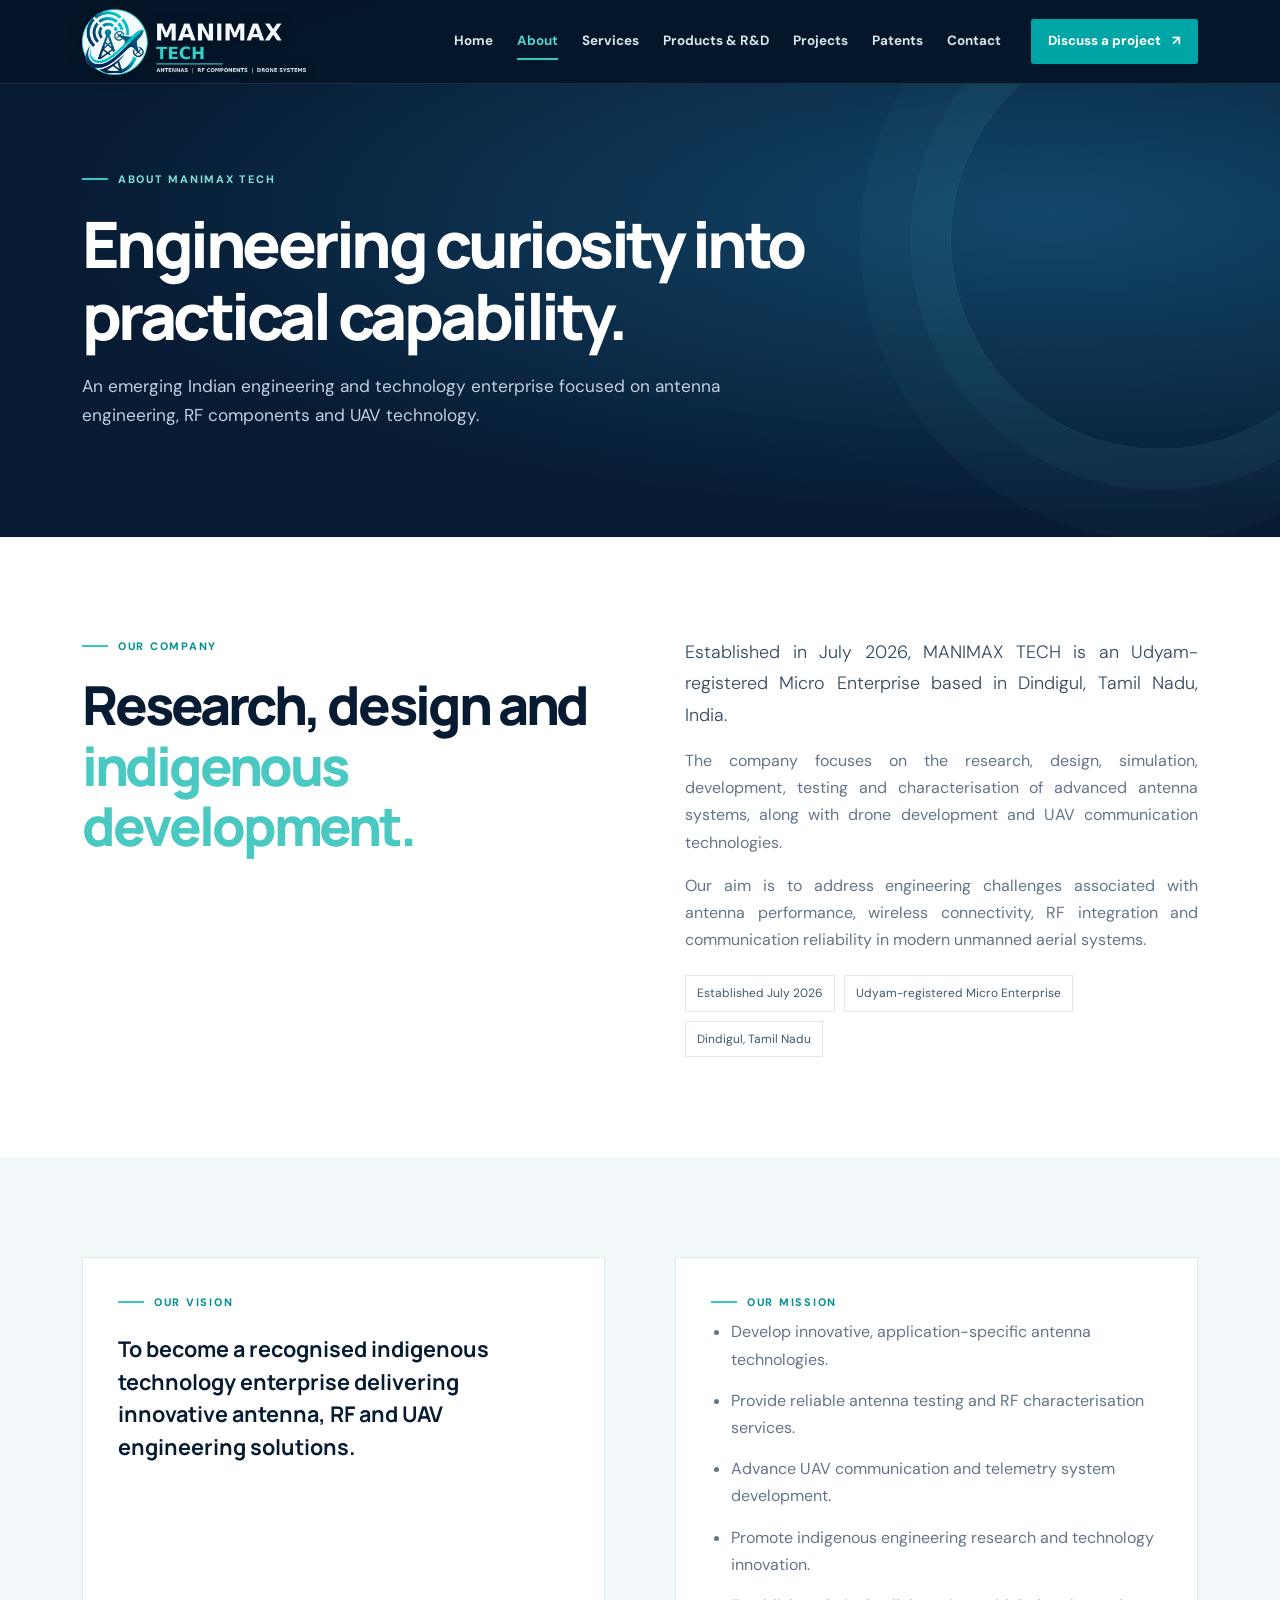
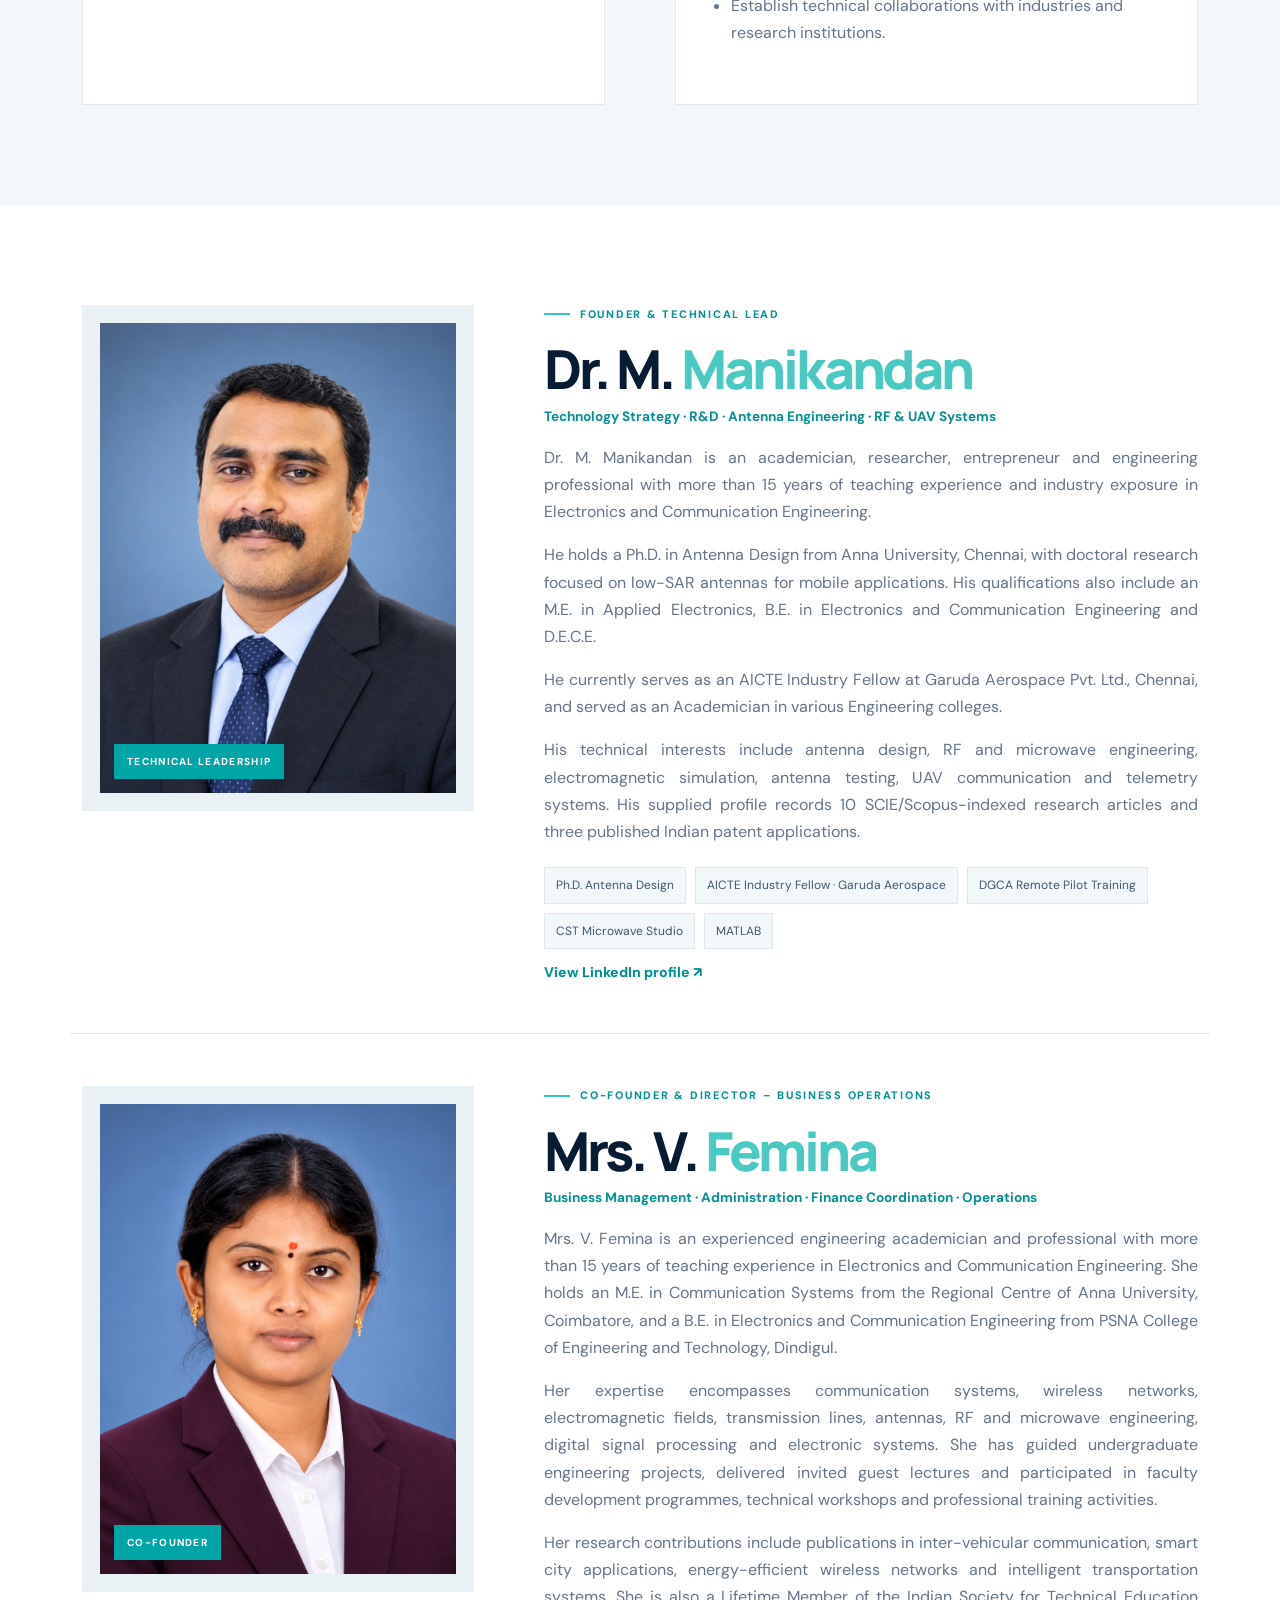
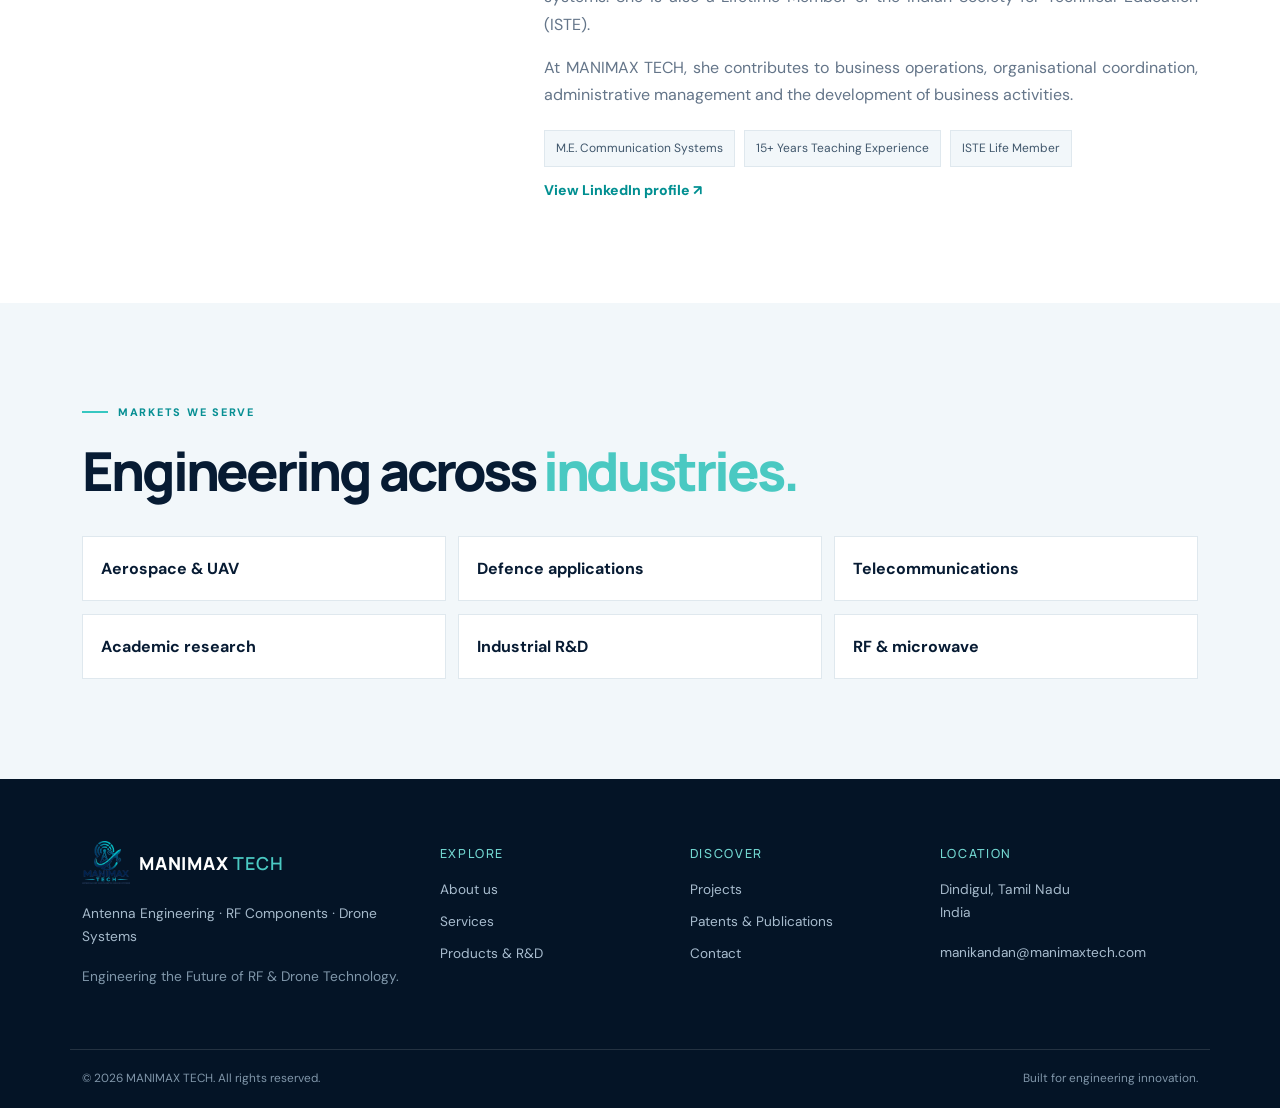
==== about.html @ c977637d "Add files via upload" ====
<!DOCTYPE html>

<html lang="en"><head><meta charset="utf-8"/><meta content="width=device-width, initial-scale=1" name="viewport"/><meta content="MANIMAX TECH — Antenna Engineering, RF Components and Drone Systems." name="description"/><meta content="#071b33" name="theme-color"/><title>About Us | MANIMAX TECH</title><link href="https://fonts.googleapis.com" rel="preconnect"/><link crossorigin="" href="https://fonts.gstatic.com" rel="preconnect"/><link href="https://fonts.googleapis.com/css2?family=DM+Sans:wght@400;500;600;700&amp;family=Manrope:wght@400;500;600;700;800&amp;display=swap" rel="stylesheet"/><link href="https://cdn.jsdelivr.net/npm/bootstrap@5.3.3/dist/css/bootstrap.min.css" rel="stylesheet"/><link href="assets/css/style.css" rel="stylesheet"/><link href="assets/css/responsive.css" rel="stylesheet"/><link href="assets/css/motion.css" rel="stylesheet"/><link href="assets/css/stability-fix.css" rel="stylesheet"/><link href="assets/css/final-polish.css" rel="stylesheet"/><link href="assets/css/pro-transitions.css" rel="stylesheet"/><link href="assets/favicon.ico" rel="icon" sizes="any"/><link href="assets/favicon-32.png" rel="icon" sizes="32x32" type="image/png"/><link href="assets/favicon-16.png" rel="icon" sizes="16x16" type="image/png"/><link href="assets/apple-touch-icon.png" rel="apple-touch-icon"/></head><body><a class="skip-link" href="#main">Skip to content</a><header class="site-header"><div class="container nav-wrap"><a aria-label="MANIMAX TECH home" class="brand" href="index.html"><img alt="MANIMAX TECH — Antennas, RF Components and Drone Systems" src="assets/images/manimax-wordmark-light.png"/></a><button aria-controls="main-navigation" aria-expanded="false" aria-label="Toggle navigation" class="menu-toggle" type="button"><span></span><span></span><span></span></button><nav aria-label="Main navigation" class="main-nav" id="main-navigation"><ul><li><a class="nav-link" href="index.html">Home</a></li><li><a class="nav-link active" href="about.html">About</a></li><li><a class="nav-link" href="services.html">Services</a></li><li><a class="nav-link" href="products.html">Products &amp; R&amp;D</a></li><li><a class="nav-link" href="projects.html">Projects</a></li><li><a class="nav-link" href="patents.html">Patents</a></li><li><a class="nav-link" href="contact.html">Contact</a></li></ul><a class="nav-cta" href="contact.html">Discuss a project <span>↗</span></a></nav></div></header><main id="main"><section class="page-hero"><div class="container"><div class="eyebrow"><span></span>ABOUT MANIMAX TECH</div><h1>Engineering curiosity into practical capability.</h1><p>An emerging Indian engineering and technology enterprise focused on antenna engineering, RF components and UAV technology.</p></div><div class="page-hero-orbit"></div></section><section class="section"><div class="container two-col"><div><div class="eyebrow eyebrow-dark"><span></span> OUR COMPANY</div><h2>Research, design and <em>indigenous development.</em></h2></div><div><p class="lead">Established in July 2026, MANIMAX TECH is an Udyam-registered Micro Enterprise based in Dindigul, Tamil Nadu, India.</p><p>The company focuses on the research, design, simulation, development, testing and characterisation of advanced antenna systems, along with drone development and UAV communication technologies.</p><p>Our aim is to address engineering challenges associated with antenna performance, wireless connectivity, RF integration and communication reliability in modern unmanned aerial systems.</p><div class="info-pills"><span>Established July 2026</span><span>Udyam-registered Micro Enterprise</span><span>Dindigul, Tamil Nadu</span></div></div></div></section>
<section class="section section-soft"><div class="container vision-grid"><article><div class="eyebrow eyebrow-dark"><span></span> OUR VISION</div><h3>To become a recognised indigenous technology enterprise delivering innovative antenna, RF and UAV engineering solutions.</h3></article><article><div class="eyebrow eyebrow-dark"><span></span> OUR MISSION</div><ul class="check-list"><li>Develop innovative, application-specific antenna technologies.</li><li>Provide reliable antenna testing and RF characterisation services.</li><li>Advance UAV communication and telemetry system development.</li><li>Promote indigenous engineering research and technology innovation.</li><li>Establish technical collaborations with industries and research institutions.</li></ul></article></div></section>
<section class="section founder-section"><div class="container founder-grid"><div class="founder-photo-wrap"><img alt="Dr. M. Manikandan, Technical Lead of MANIMAX TECH" src="assets/images/founder.jpg"/><span>TECHNICAL LEADERSHIP</span></div><div><div class="eyebrow eyebrow-dark"><span></span> FOUNDER &amp; TECHNICAL LEAD</div><h2>Dr. M. <em>Manikandan</em></h2><p class="founder-role">Technology Strategy · R&amp;D · Antenna Engineering · RF &amp; UAV Systems</p><p>Dr. M. Manikandan is an academician, researcher, entrepreneur and engineering professional with more than 15 years of teaching experience and industry exposure in Electronics and Communication Engineering.</p><p>He holds a Ph.D. in Antenna Design from Anna University, Chennai, with doctoral research focused on low-SAR antennas for mobile applications. His qualifications also include an M.E. in Applied Electronics, B.E. in Electronics and Communication Engineering and D.E.C.E.</p><p>He currently serves as an AICTE Industry Fellow at Garuda Aerospace Pvt. Ltd., Chennai, and served as an Academician in various Engineering colleges.</p><p>His technical interests include antenna design, RF and microwave engineering, electromagnetic simulation, antenna testing, UAV communication and telemetry systems. His supplied profile records 10 SCIE/Scopus-indexed research articles and three published Indian patent applications.</p><div class="credential-tags"><span>Ph.D. Antenna Design</span><span>AICTE Industry Fellow · Garuda Aerospace</span><span>DGCA Remote Pilot Training</span><span>CST Microwave Studio</span><span>MATLAB</span></div><a class="text-link" href="https://www.linkedin.com/in/dr-manikandan-m-191139277/" rel="noopener" target="_blank">View LinkedIn profile ↗</a></div></div><div class="container cofounder-grid mt-5">
<div class="cofounder-photo-wrap">
<img alt="Mrs. V. Femina, Co-Founder and Director of Business Operations at MANIMAX TECH" src="assets/images/femina.jpg"/>
<span>CO-FOUNDER</span>
</div>
<div class="cofounder-copy">
<div class="eyebrow eyebrow-dark"><span></span> CO-FOUNDER &amp; DIRECTOR – BUSINESS OPERATIONS</div>
<h2>Mrs. V. <em>Femina</em></h2>
<p class="founder-role">Business Management · Administration · Finance Coordination · Operations</p>
<p>Mrs. V. Femina is an experienced engineering academician and professional with more than 15 years of teaching experience in Electronics and Communication Engineering. She holds an M.E. in Communication Systems from the Regional Centre of Anna University, Coimbatore, and a B.E. in Electronics and Communication Engineering from PSNA College of Engineering and Technology, Dindigul.</p>
<p>Her expertise encompasses communication systems, wireless networks, electromagnetic fields, transmission lines, antennas, RF and microwave engineering, digital signal processing and electronic systems. She has guided undergraduate engineering projects, delivered invited guest lectures and participated in faculty development programmes, technical workshops and professional training activities.</p>
<p>Her research contributions include publications in inter-vehicular communication, smart city applications, energy-efficient wireless networks and intelligent transportation systems. She is also a Lifetime Member of the Indian Society for Technical Education (ISTE).</p>
<p>At MANIMAX TECH, she contributes to business operations, organisational coordination, administrative management and the development of business activities.</p>
<div class="credential-tags"><span>M.E. Communication Systems</span><span>15+ Years Teaching Experience</span><span>ISTE Life Member</span></div>
<a class="text-link" href="https://www.linkedin.com/in/femina-v-ba2224239/" rel="noopener" target="_blank">View LinkedIn profile ↗</a>
</div>
</div></section>
<section class="section section-soft"><div class="container"><div class="eyebrow eyebrow-dark"><span></span> MARKETS WE SERVE</div><h2>Engineering across <em>industries.</em></h2><div class="market-grid"><span>Aerospace &amp; UAV</span><span>Defence applications</span><span>Telecommunications</span><span>Academic research</span><span>Industrial R&amp;D</span><span>RF &amp; microwave</span></div></div></section></main><footer class="footer"><div class="container footer-grid"><div><a class="brand footer-brand" href="index.html"><img alt="" src="assets/images/brand-logo.png"/><span>MANIMAX <b>TECH</b></span></a><p>Antenna Engineering <i>·</i> RF Components <i>·</i> Drone Systems</p><p class="muted">Engineering the Future of RF &amp; Drone Technology.</p></div><div><h4>Explore</h4><a href="about.html">About us</a><a href="services.html">Services</a><a href="products.html">Products &amp; R&amp;D</a></div><div><h4>Discover</h4><a href="projects.html">Projects</a><a href="patents.html">Patents &amp; Publications</a><a href="contact.html">Contact</a></div><div><h4>Location</h4><p>Dindigul, Tamil Nadu<br/>India</p><a href="mailto:manikandan@manimaxtech.com">manikandan@manimaxtech.com</a></div></div><div class="container footer-bottom"><span>© <span id="year"></span> MANIMAX TECH. All rights reserved.</span><span>Built for engineering innovation.</span></div></footer><script src="https://cdn.jsdelivr.net/npm/bootstrap@5.3.3/dist/js/bootstrap.bundle.min.js"></script><script src="assets/js/main.js"></script></body></html>
---- assets/css/style.css ----
:root{--navy:#071b33;--navy2:#0c2b4a;--teal:#00a6a6;--teal2:#36c7c1;--ink:#10243a;--muted:#647589;--soft:#f2f7fa;--line:#dfe8ee;--white:#fff}*{box-sizing:border-box}html{scroll-behavior:smooth;scroll-padding-top:95px}body{margin:0;font-family:'DM Sans',sans-serif;color:var(--ink);line-height:1.7}h1,h2,h3,h4,.brand{font-family:Manrope,sans-serif}a{text-decoration:none;color:inherit}.container{width:min(1160px,calc(100% - 44px));margin:auto}.skip-link{position:absolute;left:-999px;top:10px;background:white;padding:10px;z-index:1000}.skip-link:focus{left:10px}.site-header{height:84px;position:absolute;top:0;left:0;right:0;z-index:100;background:rgba(5,22,42,.22);border-bottom:1px solid #ffffff1c;backdrop-filter:blur(14px)}.nav-wrap{height:100%;display:flex;align-items:center;justify-content:space-between}.brand{display:flex;align-items:center;gap:9px;color:#fff;font-weight:800;letter-spacing:.045em;font-size:1.12rem}.brand img{width:48px;height:48px;object-fit:contain}.brand b{color:#4ac9c2;font-weight:600}.main-nav{display:flex;align-items:center;gap:20px}.main-nav ul{list-style:none;display:flex;gap:4px;margin:0;padding:0}.nav-link{display:block;color:#d8e5ee;font-size:.84rem;font-weight:700;padding:12px 10px;transition:.2s}.nav-link:hover,.nav-link.active{color:#57d2cb}.nav-cta{padding:11px 17px;background:var(--teal);color:white;font-size:.83rem;font-weight:800;border-radius:3px}.nav-cta span{padding-left:8px}.menu-toggle{display:none;background:none;border:0;padding:8px}.menu-toggle span{display:block;width:25px;height:2px;background:#fff;margin:5px}.hero{position:relative;overflow:hidden;background:radial-gradient(ellipse at 78% 42%,#12476a 0,#0b2a49 35%,#06182d 73%);color:white;min-height:750px;padding:155px 0 90px}.hero-pattern{position:absolute;inset:0;opacity:.12;background-image:linear-gradient(#7dd8d222 1px,transparent 1px),linear-gradient(90deg,#7dd8d222 1px,transparent 1px);background-size:54px 54px;mask-image:linear-gradient(90deg,transparent,#000)}.hero-grid{position:relative;display:grid;grid-template-columns:1.1fr .9fr;align-items:center;gap:30px;min-height:500px}.eyebrow{display:flex;align-items:center;gap:10px;color:#85ddd7;font-size:.68rem;font-weight:800;letter-spacing:.16em;text-transform:uppercase}.eyebrow>span{width:26px;height:2px;background:var(--teal2);display:inline-block}.eyebrow-dark{color:#078f93}.hero h1{font-size:clamp(3.1rem,5.7vw,5.35rem);line-height:1.05;letter-spacing:-.06em;font-weight:800;margin:25px 0;max-width:720px}.hero h1 em,.section h2 em,.page-hero h1 em,.statement-section h2 em{font-style:normal;color:#4ac9c2}.hero-copy>p{font-size:1.1rem;color:#c0d0df;max-width:590px}.hero-actions{display:flex;gap:13px;flex-wrap:wrap;margin-top:30px}.button{display:inline-flex;align-items:center;gap:16px;justify-content:center;padding:14px 20px;border-radius:3px;font-weight:800;font-size:.88rem;border:1px solid transparent;transition:.2s}.button b{font-size:1rem}.button-primary{background:var(--teal);color:#fff}.button-primary:hover{background:#00898f}.button-outline{border-color:#ffffff70;color:white}.button-outline:hover{background:#ffffff12}.hero-tags{display:flex;align-items:center;gap:12px;margin-top:58px;color:#9fb5c8;font-size:.65rem;letter-spacing:.13em;font-weight:800}.hero-tags i{width:4px;height:4px;background:var(--teal2);border-radius:50%}.hero-visual{position:relative;min-height:440px;display:grid;place-items:center}.hero-logo{position:relative;z-index:2;width:min(430px,100%);max-height:420px;object-fit:contain;filter:drop-shadow(0 15px 35px #00101d88)}.visual-glow{position:absolute;width:330px;height:330px;border-radius:50%;background:#00a6a633;filter:blur(55px)}.orbit{position:absolute;border:1px solid #7be1d344;border-radius:50%;transform:rotate(-24deg)}.orbit-a{width:480px;height:190px}.orbit-b{width:400px;height:140px;transform:rotate(48deg)}.visual-label{position:absolute;z-index:3;color:#9ce4df;font-size:.58rem;letter-spacing:.14em;font-weight:800}.label-a{top:8%;left:0}.label-b{right:-3%;bottom:12%}.hero-bottom{position:absolute;bottom:0;left:0;right:0;border-top:1px solid #ffffff26;padding:16px 0;color:#9db2c6;font-size:.64rem;letter-spacing:.14em}.hero-bottom .container{display:flex;justify-content:space-between}.section{padding:100px 0}.section-soft{background:var(--soft)}.intro-grid,.two-col{display:grid;grid-template-columns:1fr 1fr;gap:90px;align-items:start}.section h2,.page-hero h1{font:800 clamp(2.2rem,4.2vw,3.65rem)/1.12 Manrope;letter-spacing:-.055em;color:var(--navy);margin:20px 0}.section p{color:var(--muted)}.section .lead{font-size:1.12rem;line-height:1.75;color:#334a60}.text-link{display:inline-block;color:#008f91;font-weight:800;font-size:.88rem;margin-top:12px}.text-link b{padding-left:8px}.section-heading{display:flex;align-items:end;justify-content:space-between;gap:30px;margin-bottom:42px}.section-heading h2{margin-bottom:0}.section-heading>p{max-width:330px;margin:0}.cap-grid{display:grid;grid-template-columns:repeat(3,1fr);gap:20px}.cap-card{background:#fff;border:1px solid var(--line);padding:32px;min-height:330px;transition:.25s}.cap-card:hover,.preview-card:hover{transform:translateY(-5px);box-shadow:0 18px 40px #0b294414}.cap-featured{background:var(--navy);border-color:var(--navy);color:white}.cap-number{font-size:.65rem;letter-spacing:.15em;color:#119b9c;font-weight:800}.cap-icon{font-size:2.4rem;color:var(--teal);margin:28px 0 16px}.cap-card h3{font:800 1.25rem Manrope}.cap-card p{font-size:.9rem;color:var(--muted)}.cap-featured p{color:#b4c5d5}.cap-card a{display:inline-block;color:#008f91;font-size:.85rem;font-weight:800;margin-top:14px}.cap-card a b{padding-left:8px}.product-preview-grid{display:grid;grid-template-columns:repeat(3,1fr);gap:22px}.preview-card{display:block;border:1px solid var(--line);padding:14px;transition:.25s;background:#fff}.preview-card img{width:100%;height:230px;object-fit:cover;background:#edf2f5}.preview-card span,.project-card span{display:block;color:#098f91;font-size:.64rem;letter-spacing:.14em;font-weight:800;margin-top:20px}.preview-card h3{font:800 1.15rem Manrope;margin:7px 0}.preview-card p{font-size:.85rem;margin:0}.statement-section{padding:85px 0;background:var(--navy);color:white}.statement-grid{display:grid;grid-template-columns:1fr 1fr;gap:70px;align-items:center}.statement-section h2{font:800 clamp(2.5rem,4vw,3.8rem)/1.1 Manrope;letter-spacing:-.05em;margin:22px 0}.statement-grid>p{font-size:1.1rem;color:#bfd0df;max-width:500px}.patent-strip-inner{display:flex;align-items:center;justify-content:space-between;gap:40px}.patent-strip h2{max-width:700px}.patent-strip p{max-width:650px}.button-dark{background:var(--navy);color:white;white-space:nowrap}.button-dark:hover{background:#123c5c}.cta-section{background:linear-gradient(110deg,#087d87,#0c536e);color:white;padding:65px 0}.cta-inner{display:flex;justify-content:space-between;align-items:center;gap:30px}.cta-inner h2{font:800 clamp(1.8rem,3vw,2.8rem) Manrope;margin:12px 0 4px}.cta-inner p{color:#d1e7e8;margin:0}.button-light{background:#fff;color:var(--navy);white-space:nowrap}.page-hero{position:relative;overflow:hidden;background:radial-gradient(ellipse at 82% 40%,#12476a,#071b33 67%);color:white;padding:170px 0 90px;min-height:370px}.page-hero h1{color:white;font-size:clamp(2.8rem,5vw,4.5rem);max-width:850px}.page-hero h1 em{color:#4ac9c2}.page-hero p{color:#c1d0de;max-width:650px;font-size:1.08rem}.page-hero-orbit{position:absolute;width:420px;height:420px;border:1px solid #70d8d322;border-radius:50%;right:-90px;top:30px;box-shadow:0 0 0 40px #70d8d30a,0 0 0 90px #70d8d308}.info-pills,.credential-tags,.tag-list{display:flex;flex-wrap:wrap;gap:9px;margin-top:22px}.info-pills span,.credential-tags span,.tag-list span{border:1px solid var(--line);padding:7px 11px;font-size:.75rem;color:#40576c;background:#fff}.vision-grid{display:grid;grid-template-columns:1fr 1fr;gap:70px}.vision-grid article{padding:35px;background:white;border:1px solid var(--line)}.vision-grid h3{font:700 1.35rem/1.5 Manrope;color:var(--navy);margin-top:22px}.check-list{padding-left:20px;color:var(--muted)}.check-list li{padding:7px 0}.founder-grid{display:grid;grid-template-columns:.75fr 1.25fr;gap:70px;align-items:start}.founder-photo-wrap{position:relative;background:#eaf1f5;padding:18px}.founder-photo-wrap img{display:block;width:100%;height:470px;object-fit:cover;object-position:center top}.founder-photo-wrap>span{position:absolute;bottom:32px;left:32px;background:var(--teal);color:white;padding:9px 13px;font-size:.63rem;letter-spacing:.13em;font-weight:800}.founder-section h2{margin:16px 0 5px}.founder-role{color:#078f91!important;font-weight:700;font-size:.85rem}.credential-tags span{background:var(--soft)}.market-grid{display:grid;grid-template-columns:repeat(3,1fr);gap:12px;margin-top:35px}.market-grid span{background:white;border:1px solid var(--line);padding:18px;font-weight:700;color:var(--navy)}.service-detail-list{display:grid;gap:0}.service-detail{display:grid;grid-template-columns:90px 1fr;gap:30px;padding:50px 0;border-bottom:1px solid var(--line);scroll-margin-top:100px}.service-detail:first-child{padding-top:0}.service-detail-no{font:800 2.4rem Manrope;color:#11a2a1}.service-detail h2{margin:14px 0}.service-detail p{max-width:780px}.disclaimer{color:#8795a3;font-size:.8rem}.portfolio-note,.legal-note{padding:20px 24px;border-left:3px solid var(--teal);background:var(--soft);margin-bottom:45px;color:#40566b}.portfolio-note p{margin:5px 0 0}.product-detail{display:grid;grid-template-columns:.9fr 1.1fr;gap:65px;align-items:center;padding:55px 0;border-bottom:1px solid var(--line);scroll-margin-top:100px}.product-detail:first-of-type{padding-top:0}.product-detail.reverse .product-image{order:2}.product-image{position:relative;background:#eef3f5;padding:18px}.product-image>img{display:block;width:100%;height:390px;object-fit:cover}.image-stack{display:grid;grid-template-columns:1fr 1fr;gap:8px}.image-stack img{width:100%;height:390px;object-fit:cover}.image-caption{position:absolute;bottom:28px;left:28px;background:var(--navy);color:white;padding:8px 12px;font-size:.6rem;letter-spacing:.13em;font-weight:800}.product-copy h2{margin:15px 0}.product-copy>p{color:var(--muted)}.spec-grid{display:grid;grid-template-columns:repeat(2,1fr);gap:0;border-top:1px solid var(--line);margin-top:25px}.spec-grid div{padding:13px 12px 13px 0;border-bottom:1px solid var(--line)}.spec-grid strong,.spec-grid span{display:block}.spec-grid strong{font:800 1.02rem Manrope;color:var(--navy)}.spec-grid span{font-size:.74rem;color:var(--muted)}.product-footnote{font-size:.8rem;margin-top:15px}.gallery-grid{display:grid;grid-template-columns:repeat(4,1fr);gap:14px}.gallery-grid img{width:100%;height:240px;object-fit:cover;background:#e9eff2}.project-grid{display:grid;grid-template-columns:1fr 1fr;gap:22px}.project-card{background:white;border:1px solid var(--line)}.project-card>img{width:100%;height:270px;object-fit:cover;background:#eef3f5}.project-card>div{padding:25px}.project-card h2{font-size:1.4rem;margin:8px 0}.project-card p{font-size:.9rem}.project-card a{color:#008f91;font-weight:800;font-size:.85rem}.project-wide{grid-column:span 2;display:grid;grid-template-columns:1.05fr .95fr}.project-wide>img{height:100%;min-height:310px}.patent-list{display:grid;gap:18px}.patent-card{padding:30px;border:1px solid var(--line);background:white}.patent-meta{display:flex;justify-content:space-between;gap:15px;color:#0b9698;font-size:.65rem;font-weight:800;letter-spacing:.1em}.patent-card h2{font:800 1.45rem/1.35 Manrope;margin:20px 0 12px}.patent-number{font-size:.9rem;color:#647589}.patent-number strong{color:var(--navy)}.patent-card p{color:var(--muted)}.contact-grid{display:grid;grid-template-columns:.85fr 1.15fr;gap:70px;align-items:start}.contact-info{margin-top:35px;display:grid;gap:24px}.contact-info>div{display:flex;gap:15px;align-items:flex-start}.contact-icon{display:grid;place-items:center;width:42px;height:42px;background:#e5f5f4;color:#078f91;font-size:1.25rem}.contact-info b{color:var(--navy)}.contact-info p{margin:3px 0}.contact-info small{font-size:.75rem;color:#8997a4}.contact-form{padding:35px;border:1px solid var(--line);box-shadow:0 15px 45px #0b29440b}.contact-form h3{font:800 1.45rem Manrope;margin:0 0 5px}.contact-form>p{font-size:.83rem;margin-bottom:24px}.contact-form label{display:block;font-size:.8rem;font-weight:800;margin:14px 0 6px}.contact-form input,.contact-form select,.contact-form textarea{width:100%;border:1px solid #d8e2e9;border-radius:2px;padding:12px;font:inherit;color:var(--ink);background:#fff}.contact-form input:focus,.contact-form select:focus,.contact-form textarea:focus{outline:2px solid #00a6a633;border-color:var(--teal)}.contact-form button{margin-top:18px;cursor:pointer}.form-status{font-size:.75rem;color:#7d8c9a;margin-top:13px}.footer{background:#041426;color:#fff;padding:60px 0 20px}.footer-grid{display:grid;grid-template-columns:1.5fr 1fr 1fr 1.2fr;gap:35px}.footer-brand{margin-bottom:15px}.footer-grid p{color:#a6bacb;font-size:.86rem}.footer-grid .muted{color:#8097aa}.footer-grid h4{font-size:.78rem;text-transform:uppercase;letter-spacing:.13em;color:#72d6d0;margin:8px 0 16px}.footer-grid>div>a:not(.brand){display:block;color:#a9bdcf;font-size:.85rem;margin:9px 0}.footer-grid a:hover{color:#5bd1ca}.footer-bottom{border-top:1px solid #ffffff20;margin-top:45px;padding-top:18px;display:flex;justify-content:space-between;gap:15px;color:#8096a9;font-size:.74rem}
@media(max-width:1050px){.main-nav{gap:8px}.nav-link{padding:10px 7px;font-size:.77rem}.nav-cta{padding:10px}.hero-grid{grid-template-columns:1fr .8fr}.hero-logo{width:340px}.product-detail{gap:35px}}
@media(max-width:850px){.site-header{height:75px;background:#061a30}.menu-toggle{display:block}.main-nav{display:none;position:absolute;top:75px;left:0;right:0;background:#061a30;padding:15px 22px 22px;align-items:stretch;flex-direction:column}.main-nav.is-open{display:flex}.main-nav ul{display:flex;flex-direction:column}.nav-link{padding:10px 0;font-size:.9rem}.nav-cta{text-align:center}.hero{padding-top:125px}.hero-grid{grid-template-columns:1fr;min-height:auto}.hero-visual{min-height:340px}.hero-logo{width:300px;max-height:310px}.hero h1{font-size:clamp(2.8rem,8vw,4.4rem)}.intro-grid,.two-col,.statement-grid,.vision-grid,.founder-grid,.contact-grid{grid-template-columns:1fr;gap:35px}.cap-grid{grid-template-columns:1fr 1fr}.cap-card:last-child{grid-column:span 2}.product-detail{grid-template-columns:1fr;gap:30px}.product-detail.reverse .product-image{order:0}.product-image>img,.image-stack img{height:340px}.gallery-grid{grid-template-columns:1fr 1fr}.footer-grid{grid-template-columns:1fr 1fr}.section-heading{align-items:flex-start;flex-direction:column}.patent-strip-inner,.cta-inner{align-items:flex-start;flex-direction:column}.market-grid{grid-template-columns:1fr 1fr}}
@media(max-width:560px){.container{width:min(100% - 32px,1160px)}.section{padding:70px 0}.hero{min-height:0;padding:125px 0 65px}.hero h1{font-size:2.8rem}.hero-visual{min-height:280px}.hero-logo{width:245px}.orbit-a{width:300px}.orbit-b{width:260px}.hero-tags{font-size:.52rem;gap:7px;margin-top:38px}.hero-bottom{font-size:.52rem}.hero-bottom .container span:last-child{display:none}.cap-grid,.product-preview-grid,.project-grid{grid-template-columns:1fr}.cap-card:last-child,.project-wide{grid-column:auto}.project-wide{display:block}.project-wide>img{height:250px;min-height:0}.project-card>img{height:230px}.product-image>img,.image-stack img{height:260px}.service-detail{grid-template-columns:45px 1fr;gap:15px;padding:35px 0}.service-detail-no{font-size:1.8rem}.gallery-grid{gap:8px}.gallery-grid img{height:170px}.market-grid,.footer-grid{grid-template-columns:1fr 1fr}.founder-photo-wrap img{height:380px}.spec-grid strong{font-size:.9rem}.patent-meta{flex-direction:column}.patent-card{padding:22px}.footer-bottom{display:block}.footer-bottom span{display:block;margin-top:7px}}
---- assets/css/responsive.css ----
/* ============================================================
   MANIMAX TECH — RESPONSIVE SYSTEM (desktop / tablet / phone)
   Loaded after style.css so these layout rules take precedence.
   ============================================================ */

:root { --mt-header-height: 84px; }
html { width:100%; max-width:100%; overflow-x:clip; }
body { width:100%; max-width:100%; min-width:320px; overflow-x:clip; }
img, video, iframe { max-width:100%; }
.container { min-width:0; }

/* Header baseline */
.site-header { position:fixed; inset:0 0 auto 0; width:100%; z-index:3000; }
.site-header .nav-wrap { position:relative; min-width:0; }
.menu-toggle { display:none; flex:0 0 44px; align-items:center; justify-content:center; flex-direction:column; width:44px; height:44px; border:1px solid rgba(255,255,255,.25); border-radius:6px; background:transparent; cursor:pointer; padding:7px; }
.menu-toggle span { display:block; width:23px; height:2px; margin:3px 0; border-radius:2px; background:#fff; transition:transform .22s ease, opacity .18s ease; }

/* Avoid the desktop nav becoming cramped before the mobile breakpoint. */
@media (max-width: 1100px) {
  :root { --mt-header-height: 76px; }
  .site-header { height:var(--mt-header-height); }
  .site-header .nav-wrap { height:var(--mt-header-height); }
  .menu-toggle { display:flex !important; position:relative; z-index:3002; }
  .site-header .main-nav {
    display:none !important;
    position:absolute !important;
    top:var(--mt-header-height) !important;
    left:calc(-1 * max(22px, (100vw - 1160px)/2)) !important;
    right:auto !important;
    width:100vw !important;
    max-width:100vw !important;
    max-height:calc(100dvh - var(--mt-header-height));
    overflow-y:auto;
    overscroll-behavior:contain;
    padding:14px max(22px, calc((100vw - 1160px)/2)) 22px !important;
    margin:0 !important;
    background:#071b33 !important;
    border-top:1px solid rgba(255,255,255,.12);
    box-shadow:0 18px 35px rgba(0,10,25,.28);
    flex-direction:column !important;
    align-items:stretch !important;
    gap:10px !important;
    z-index:3001;
  }
  .site-header .main-nav.is-open { display:flex !important; }
  .site-header .main-nav ul { display:flex !important; flex-direction:column !important; align-items:stretch; width:100%; gap:0 !important; margin:0; padding:0; }
  .site-header .main-nav ul li { display:block; width:100%; }
  .site-header .main-nav ul li .nav-link { display:block; width:100%; padding:12px 4px !important; font-size:.94rem !important; border-bottom:1px solid rgba(255,255,255,.09); }
  .site-header .main-nav .nav-link::after { left:4px; right:auto; width:34px; bottom:4px; }
  .site-header .main-nav .nav-cta { display:block; width:100%; text-align:center; margin-top:5px; }
  .menu-toggle[aria-expanded="true"] span:nth-child(1) { transform:translateY(8px) rotate(45deg); }
  .menu-toggle[aria-expanded="true"] span:nth-child(2) { opacity:0; }
  .menu-toggle[aria-expanded="true"] span:nth-child(3) { transform:translateY(-8px) rotate(-45deg); }

  .hero { padding-top:125px; min-height:0; }
  .hero-grid { grid-template-columns:minmax(0,1fr); min-height:0; gap:24px; }
  .hero-copy, .hero-visual { min-width:0; }
  .hero-visual { min-height:340px; }
  .hero-logo { width:min(310px,78vw); max-height:310px; }
  .orbit-a { width:min(440px,90vw); }
  .orbit-b { width:min(360px,78vw); }
  .hero h1 { font-size:clamp(2.65rem,7vw,4.2rem); }
  .intro-grid, .two-col, .statement-grid, .vision-grid, .founder-grid, .contact-grid { grid-template-columns:minmax(0,1fr); gap:30px; }
  .two-col > *, .vision-grid > *, .founder-grid > *, .contact-grid > * { min-width:0; }
  .founder-grid { gap:32px; }
  .founder-photo-wrap { width:min(100%,520px); margin-inline:auto; }
  .founder-photo-wrap img { width:100%; height:auto; max-height:560px; aspect-ratio:4/5; object-fit:cover; }
  .cap-grid, .product-preview-grid { grid-template-columns:repeat(2,minmax(0,1fr)); }
  .cap-card:last-child { grid-column:auto; }
  .project-grid { grid-template-columns:repeat(2,minmax(0,1fr)); }
  .project-wide { grid-column:1/-1; }
  .product-detail { grid-template-columns:minmax(0,1fr); gap:28px; }
  .product-detail.reverse .product-image { order:0; }
  .product-image > img, .image-stack img { height:auto; max-height:390px; }
  .gallery-grid { grid-template-columns:repeat(2,minmax(0,1fr)); }
  .service-detail { grid-template-columns:60px minmax(0,1fr); gap:20px; }
  .section-heading { align-items:flex-start; flex-direction:column; gap:12px; }
  .patent-strip-inner, .cta-inner { align-items:flex-start; flex-direction:column; gap:20px; }
  .footer-grid { grid-template-columns:repeat(2,minmax(0,1fr)); gap:25px; }
}

@media (max-width: 600px) {
  :root { --mt-header-height:72px; }
  .site-header { height:var(--mt-header-height); }
  .site-header .nav-wrap { height:var(--mt-header-height); }
  .site-header .main-nav { top:var(--mt-header-height) !important; max-height:calc(100dvh - var(--mt-header-height)); }
  .container { width:calc(100% - 32px); max-width:100%; }
  .section { padding:58px 0; }
  .page-hero { min-height:0; padding:125px 0 58px; }
  .page-hero h1 { font-size:clamp(2.05rem,9vw,2.85rem); line-height:1.13; overflow-wrap:anywhere; }
  .page-hero p { font-size:.98rem; }
  .hero { padding:112px 0 62px; }
  .hero h1 { font-size:clamp(2.15rem,9vw,2.9rem); line-height:1.1; overflow-wrap:anywhere; }
  .hero-copy > p { font-size:1rem; }
  .hero-actions { align-items:stretch; flex-direction:column; }
  .hero-actions .button { width:100%; }
  .hero-tags { flex-wrap:wrap; margin-top:30px; line-height:1.8; }
  .hero-visual { min-height:260px; }
  .hero-logo { width:min(245px,72vw); max-height:245px; }
  .visual-glow { width:220px; height:220px; }
  .label-a { left:0; }
  .label-b { right:0; }
  .section h2, .founder-grid h2 { font-size:clamp(1.8rem,8vw,2.45rem); overflow-wrap:anywhere; }
  .cap-grid, .product-preview-grid, .project-grid, .market-grid, .footer-grid { grid-template-columns:minmax(0,1fr); }
  .cap-card { min-height:0; padding:25px; }
  .cap-card:last-child, .project-wide { grid-column:auto; }
  .project-wide { display:block; }
  .project-card > img, .preview-card img { width:100%; height:auto; aspect-ratio:16/10; object-fit:cover; }
  .project-wide > img { height:auto; min-height:0; }
  .product-image { padding:10px; }
  .product-image > img, .image-stack img { width:100%; height:auto; max-height:none; aspect-ratio:4/3; object-fit:contain; }
  .image-stack { grid-template-columns:repeat(2,minmax(0,1fr)); }
  .service-detail { grid-template-columns:38px minmax(0,1fr); gap:13px; padding:30px 0; }
  .service-detail-no { font-size:1.6rem; }
  .gallery-grid { grid-template-columns:repeat(2,minmax(0,1fr)); gap:8px; }
  .gallery-grid img { width:100%; height:auto; aspect-ratio:1/1; object-fit:cover; }
  .founder-photo-wrap { padding:10px; }
  .founder-photo-wrap img { height:auto; aspect-ratio:4/5; }
  .founder-photo-wrap > span { left:20px; bottom:22px; }
  .credential-tags, .info-pills, .tag-list { gap:7px; }
  .credential-tags span, .info-pills span, .tag-list span { font-size:.7rem; max-width:100%; overflow-wrap:anywhere; }
  .market-grid span { min-width:0; }
  .contact-form { padding:22px !important; }
  .footer-bottom { display:flex; flex-direction:column; gap:7px; }
  .hero-bottom .container { gap:10px; flex-wrap:wrap; }
  .hero-bottom .container span:last-child { display:none; }
  .mt-back-top { right:14px; bottom:14px; width:42px; height:42px; }
}

@media (max-width: 360px) {
  .container { width:calc(100% - 26px); }
  .brand { gap:6px; font-size:.88rem; }
  .brand img { width:37px; height:37px; }
  .menu-toggle { width:40px; height:40px; flex-basis:40px; }
  .hero h1 { font-size:2.05rem; }
  .page-hero h1 { font-size:1.95rem; }
  .service-detail { grid-template-columns:32px minmax(0,1fr); gap:10px; }
}

@media (hover:none) {
  .cap-card:hover, .preview-card:hover, .project-card:hover, .patent-card:hover { transform:none; }
}

@media (prefers-reduced-motion:reduce) {
  *, *::before, *::after { scroll-behavior:auto !important; animation-duration:.01ms !important; animation-iteration-count:1 !important; transition-duration:.01ms !important; }
}
---- assets/css/motion.css ----
/* ================================================================
   MANIMAX TECH — GLOBAL EDITORIAL MOTION SYSTEM
   Shared by all seven pages. Home hero choreography remains in
   home-animations.css. Motion uses opacity/transform only.
   ================================================================ */
:root {
  --mt-ease-editorial: cubic-bezier(.2,.72,.2,1);
  --mt-ease-soft: cubic-bezier(.22,.61,.36,1);
  --mt-motion-time: 760ms;
}

/* Page-level entrance */
.page-hero { isolation:isolate; }
.page-hero .container { position:relative; z-index:2; }
.page-hero .eyebrow,
.page-hero h1,
.page-hero p { opacity:0; transform:translate3d(0,22px,0); animation:mtPageIntro 850ms var(--mt-ease-editorial) forwards; }
.page-hero .eyebrow { animation-delay:80ms; }
.page-hero h1 { animation-delay:210ms; }
.page-hero p { animation-delay:350ms; }
.page-hero-orbit { transform-origin:center; animation:mtPageOrbit 32s linear infinite; }
@keyframes mtPageIntro { to { opacity:1; transform:translate3d(0,0,0); } }
@keyframes mtPageOrbit { to { transform:rotate(360deg); } }

/* Scroll reveal — activated only after JS adds mt-motion-ready */
.mt-motion-ready .mt-reveal {
  opacity:0;
  transform:translate3d(0,34px,0);
  transition:opacity var(--mt-motion-time) var(--mt-ease-soft),
             transform var(--mt-motion-time) var(--mt-ease-editorial);
  transition-delay:var(--mt-delay,0ms);
  will-change:opacity,transform;
}
.mt-motion-ready .mt-reveal.mt-visible {
  opacity:1;
  transform:translate3d(0,0,0);
}

/* Editorial image treatment */
.product-image img,
.image-stack img,
.project-card > img,
.preview-card img,
.gallery-grid img,
.founder-photo-wrap img {
  transition:transform 850ms var(--mt-ease-soft);
}
@media (hover:hover) and (pointer:fine) {
  .product-image:hover img,
  .project-card:hover > img,
  .preview-card:hover img,
  .gallery-grid img:hover { transform:scale(1.035); }
  .cap-card,
  .preview-card,
  .project-card,
  .patent-card,
  .vision-grid article,
  .service-detail {
    transition:transform 420ms var(--mt-ease-soft),
               box-shadow 420ms ease,
               border-color 300ms ease;
  }
  .cap-card:hover,
  .preview-card:hover,
  .project-card:hover,
  .patent-card:hover,
  .vision-grid article:hover { transform:translate3d(0,-6px,0); box-shadow:0 20px 46px rgba(7,27,51,.11); }
  .nav-link { position:relative; }
  .nav-link::after {
    content:""; position:absolute; left:10px; right:10px; bottom:5px;
    height:2px; background:#36c7c1; transform:scaleX(0); transform-origin:left;
    transition:transform 300ms var(--mt-ease-soft);
  }
  .nav-link:hover::after,.nav-link.active::after { transform:scaleX(1); }
}

/* Buttons and touch feedback */
.button,.nav-cta,.text-link,.menu-toggle,.mt-back-top {
  -webkit-tap-highlight-color:transparent;
  touch-action:manipulation;
}
.button,.nav-cta { transition:transform 260ms var(--mt-ease-soft),box-shadow 300ms ease,background-color 300ms ease; }
.button:active,.nav-cta:active { transform:scale(.975); }
.button:focus-visible,.nav-cta:focus-visible,.nav-link:focus-visible,
.menu-toggle:focus-visible,.mt-back-top:focus-visible {
  outline:3px solid rgba(54,199,193,.7); outline-offset:4px;
}

/* Shared scroll progress and back-to-top controls */
.mt-scroll-progress {
  position:fixed; inset:0 auto auto 0; width:100%; height:3px;
  z-index:5000; background:#36c7c1; transform:scaleX(0);
  transform-origin:left center; pointer-events:none;
}
.mt-back-top {
  position:fixed; right:24px; bottom:24px; z-index:4500;
  width:46px; height:46px; border:1px solid rgba(255,255,255,.25);
  border-radius:50%; background:#071b33; color:#fff; font-size:23px;
  line-height:1; cursor:pointer; opacity:0; visibility:hidden;
  transform:translate3d(0,12px,0);
  transition:opacity 260ms ease,transform 260ms ease,visibility 260ms ease,background 260ms ease;
  box-shadow:0 8px 24px rgba(0,0,0,.18);
}
.mt-back-top.is-visible { opacity:1; visibility:visible; transform:translate3d(0,0,0); }
.mt-back-top:hover { background:#00a6a6; }

/* Footer reveal and page finish */
.footer { position:relative; }
.footer-grid > div { min-width:0; }

/* Tablet */
@media (max-width:1100px) {
  .page-hero-orbit { right:-190px; opacity:.8; }
  .mt-motion-ready .mt-reveal { transform:translate3d(0,24px,0); }
}

/* Mobile: reduce movement and remove hover-only visual changes */
@media (max-width:600px) {
  .page-hero .eyebrow,.page-hero h1,.page-hero p { transform:translate3d(0,14px,0); animation-duration:700ms; }
  .page-hero-orbit { width:300px; height:300px; right:-190px; top:12px; }
  .mt-motion-ready .mt-reveal { transform:translate3d(0,18px,0); }
  .mt-back-top { right:14px; bottom:14px; width:42px; height:42px; }
}
@media (hover:none) {
  .cap-card:hover,.preview-card:hover,.project-card:hover,.patent-card:hover,
  .vision-grid article:hover { transform:none; box-shadow:none; }
  .product-image:hover img,.project-card:hover > img,.preview-card:hover img { transform:none; }
}

/* Reduced motion */
@media (prefers-reduced-motion:reduce) {
  .page-hero .eyebrow,.page-hero h1,.page-hero p {
    opacity:1; transform:none; animation:none;
  }
  .page-hero-orbit { animation:none; }
  .mt-motion-ready .mt-reveal,.mt-motion-ready .mt-reveal.mt-visible {
    opacity:1; transform:none; transition:none; will-change:auto;
  }
  .product-image img,.image-stack img,.project-card > img,.preview-card img,
  .gallery-grid img,.founder-photo-wrap img,.button,.nav-cta { transition:none; }
}
---- assets/css/stability-fix.css ----
/* =========================================================
   MANIMAX TECH — HERO LAYOUT STABILITY PATCH
   Prevent font-swap reflow, artwork scale jump and header washout.
   ========================================================= */

/* Keep hero geometry stable while web fonts and entrance effects load. */
.hero {
  position: relative;
  min-height: min(760px, 100svh);
  isolation: isolate;
}
.hero-grid {
  grid-template-columns: minmax(0, 1.04fr) minmax(390px, .96fr);
  align-items: center;
  gap: clamp(24px, 3vw, 48px);
  min-height: 560px;
}
.hero-copy { min-width: 0; max-width: 680px; }
.hero h1 {
  width: 100%;
  max-width: 650px;
  font-size: clamp(3.15rem, 5.05vw, 4.55rem);
  line-height: 1.035;
  letter-spacing: -.055em;
  text-wrap: balance;
  overflow-wrap: normal;
  min-height: 3.12em;
}
.hero-visual {
  min-width: 0;
  min-height: 480px;
  contain: layout paint;
}
.hero-logo {
  width: min(410px, 88%);
  max-height: 410px;
}

/* Avoid the hero artwork visibly scaling after first paint. */
.mt-home .mt-home-hero .mt-hero-art {
  transform: translate3d(0, 18px, 0);
  animation-name: mtStableArtEntrance;
}
@keyframes mtStableArtEntrance {
  from { opacity: 0; transform: translate3d(0, 18px, 0); }
  to   { opacity: 1; transform: translate3d(0, 0, 0); }
}

/* Keep the title's line box and position fixed during its entrance. */
.mt-home .mt-home-hero .mt-hero-title {
  min-height: 3.12em;
  animation-name: mtStableTitleEntrance;
}
@keyframes mtStableTitleEntrance {
  from { opacity: 0; transform: translate3d(0, 20px, 0); }
  to   { opacity: 1; transform: translate3d(0, 0, 0); }
}

/* Header remains consistently dark; avoid translucent washout on scroll. */
.site-header,
.site-header.is-scrolled {
  background: rgba(7, 27, 51, .97);
  -webkit-backdrop-filter: none;
  backdrop-filter: none;
  transition: background-color 240ms ease, box-shadow 240ms ease;
}
.site-header.is-scrolled {
  box-shadow: 0 8px 24px rgba(0, 10, 25, .16);
}

/* Desktop/tablet geometry */
@media (max-width: 1100px) {
  .hero { min-height: auto; }
  .hero-grid {
    grid-template-columns: minmax(0, 1fr);
    min-height: auto;
  }
  .hero-copy { max-width: 760px; }
  .hero h1 {
    max-width: 760px;
    min-height: 0;
    font-size: clamp(2.8rem, 6.6vw, 4.35rem);
  }
  .hero-visual { min-height: 380px; }
  .mt-home .mt-home-hero .mt-hero-title { min-height: 0; }
}

/* Mobile: no oversized fixed hero line box or pointer parallax. */
@media (max-width: 600px) {
  .hero { min-height: auto; }
  .hero-grid { gap: 12px; }
  .hero h1 {
    min-height: 0;
    max-width: 100%;
    font-size: clamp(2.35rem, 10vw, 3.35rem);
    line-height: 1.08;
    text-wrap: pretty;
  }
  .hero-visual {
    min-height: 285px;
    contain: none;
  }
  .hero-logo { width: min(270px, 78vw); max-height: 270px; }
  .mt-home .mt-home-hero .mt-hero-title { min-height: 0; }
}

/* Reduced motion: remove continuous decorative movement. */
@media (prefers-reduced-motion: reduce) {
  .mt-home .mt-home-hero::before,
  .mt-home .mt-home-hero::after,
  .mt-home .orbit-a,
  .mt-home .orbit-b,
  .mt-home .hero-logo,
  .mt-home .visual-glow,
  .mt-home .visual-label {
    animation: none !important;
    translate: none !important;
  }
}
---- assets/css/final-polish.css ----
/* =========================================================
   MANIMAX TECH — FINAL MOTION POLISH
   Stable layout first; restrained editorial motion second.
   ========================================================= */
:root{--mt-ease:cubic-bezier(.2,.72,.2,1);--mt-soft:cubic-bezier(.22,.61,.36,1)}

/* Prevent font/animation entrance from changing the layout. */
.hero,.hero-grid,.hero-copy,.hero-visual,.page-hero{min-width:0}
.hero-grid{align-items:center}
.hero-copy h1{max-width:12.5ch;min-height:0!important;line-height:1.04;text-wrap:balance}
.hero-visual{display:grid;place-items:center;isolation:isolate;overflow:visible}
.hero-logo{display:block;max-width:100%;height:auto;object-fit:contain;transform:translate3d(var(--mt-pointer-x,0px),var(--mt-pointer-y,0px),0);backface-visibility:hidden}
.site-header,.site-header.is-scrolled{background:rgba(5,22,42,.97)!important;backdrop-filter:none!important;-webkit-backdrop-filter:none!important;transition:box-shadow .25s ease!important}
.site-header.is-scrolled{box-shadow:0 8px 24px rgba(0,10,25,.18)}

/* Cancel the earlier eager hero entrance; the JS now waits for fonts. */
.mt-home .mt-home-hero .hero-copy>*{opacity:1;transform:none;animation:none}
.mt-home .mt-home-hero .mt-hero-art{opacity:1;transform:none;animation:none}

/* Hero entrance begins only after fonts are ready (JS adds mt-motion-ready). */
.mt-motion-ready .mt-home-hero .mt-hero-eyebrow,
.mt-motion-ready .mt-home-hero .mt-hero-title,
.mt-motion-ready .mt-home-hero .mt-hero-description,
.mt-motion-ready .mt-home-hero .mt-hero-actions,
.mt-motion-ready .mt-home-hero .mt-hero-tags{animation:mtFadeUp .72s var(--mt-ease) both}
.mt-motion-ready .mt-home-hero .mt-hero-eyebrow{animation-delay:.04s}
.mt-motion-ready .mt-home-hero .mt-hero-title{animation-delay:.14s}
.mt-motion-ready .mt-home-hero .mt-hero-description{animation-delay:.25s}
.mt-motion-ready .mt-home-hero .mt-hero-actions{animation-delay:.36s}
.mt-motion-ready .mt-home-hero .mt-hero-tags{animation-delay:.46s}
.mt-motion-ready .mt-home-hero .mt-hero-art{animation:mtArtIn .9s var(--mt-ease) .18s both}
@keyframes mtFadeUp{from{opacity:0;transform:translate3d(0,18px,0)}to{opacity:1;transform:translate3d(0,0,0)}}
@keyframes mtArtIn{from{opacity:0;transform:translate3d(0,12px,0)}to{opacity:1;transform:translate3d(0,0,0)}}

/* Continuous decorative motion is intentionally slow and low amplitude. */
.mt-home .orbit-a{animation:mtOrbit 42s linear infinite!important;transform-origin:center;backface-visibility:hidden}
.mt-home .orbit-b{animation:mtOrbitReverse 56s linear infinite!important;transform-origin:center;backface-visibility:hidden}
@keyframes mtOrbit{to{transform:rotate(336deg)}}
@keyframes mtOrbitReverse{to{transform:rotate(-312deg)}}
.mt-home .hero-logo{animation:mtLogoDrift 8s ease-in-out 1.1s infinite}
@keyframes mtLogoDrift{0%,100%{translate:0 0}50%{translate:0 -5px}}
.mt-home .visual-glow{animation:mtGlow 8s ease-in-out infinite}
@keyframes mtGlow{0%,100%{opacity:.48}50%{opacity:.72}}

/* One-shot scroll reveal. No permanent will-change; no layout dimensions animated. */
.mt-motion-ready .mt-reveal{opacity:0;transform:translate3d(0,22px,0);transition:opacity .68s var(--mt-soft),transform .68s var(--mt-ease);transition-delay:var(--mt-delay,0ms)}
.mt-motion-ready .mt-reveal.mt-visible{opacity:1;transform:translate3d(0,0,0)}
/* Use individual translate for hover so it never overwrites reveal transforms. */
@media(hover:hover) and (pointer:fine){
 .cap-card,.preview-card,.project-card,.patent-card,.vision-grid article{transition:translate .35s var(--mt-soft),box-shadow .35s ease,border-color .3s ease}
 .cap-card:hover,.preview-card:hover,.project-card:hover,.patent-card:hover,.vision-grid article:hover{translate:0 -5px;box-shadow:0 16px 38px rgba(7,27,51,.12)}
 .preview-card img,.project-card>img,.product-image img,.gallery-grid img{transition:transform .65s var(--mt-soft)}
 .preview-card:hover img,.project-card:hover>img,.product-image:hover img,.gallery-grid img:hover{transform:scale(1.025)}
}

/* Projects: four equal, calm image frames; consistent card rhythm. */
.projects-section .project-grid{display:grid;grid-template-columns:repeat(2,minmax(0,1fr));align-items:stretch;gap:26px}
.projects-section .project-card,.projects-section .project-card.project-wide{display:flex;flex-direction:column;grid-column:auto;min-width:0;height:100%;overflow:hidden;border:1px solid #dfe8ee;border-radius:6px;background:#fff;box-shadow:0 8px 24px rgba(7,27,51,.055)}
.projects-section .project-card>img{display:block;width:100%;height:auto;aspect-ratio:16/10;object-fit:cover;object-position:center;background:#edf3f6}
.projects-section .project-card>div{display:flex;flex:1;flex-direction:column;align-items:flex-start;padding:24px;min-width:0}
.projects-section .project-card h2{font-size:clamp(1.12rem,1.6vw,1.4rem);line-height:1.3;margin:7px 0 10px}
.projects-section .project-card p{font-size:.9rem;line-height:1.7;margin:0 0 18px}
.projects-section .project-card a{margin-top:auto;padding-top:4px}
@media(max-width:760px){.projects-section .project-grid{gap:16px}.projects-section .project-card>div{padding:18px}}
@media(max-width:560px){.projects-section .project-grid{grid-template-columns:minmax(0,1fr);gap:20px}.projects-section .project-card>img{aspect-ratio:16/10}.projects-section .project-card>div{padding:21px}}

/* Responsive hero geometry: no fixed oversized title line box. */
@media(max-width:1100px){.hero-copy h1{max-width:15ch;font-size:clamp(2.65rem,6.5vw,4rem)}.hero-visual{min-height:330px}}
@media(max-width:600px){.hero-copy h1{max-width:100%;font-size:clamp(2.2rem,9vw,2.9rem);line-height:1.1}.hero-visual{min-height:260px}.hero-logo{width:min(245px,72vw)}.mt-home .orbit-a{animation-duration:55s!important}.mt-home .orbit-b{animation-duration:68s!important}}
@media(hover:none){.cap-card:hover,.preview-card:hover,.project-card:hover,.patent-card:hover,.vision-grid article:hover{translate:none;box-shadow:none}.preview-card:hover img,.project-card:hover>img,.product-image:hover img{transform:none}}
@media(prefers-reduced-motion:reduce){*,*::before,*::after{scroll-behavior:auto!important;animation-duration:.01ms!important;animation-iteration-count:1!important;transition-duration:.01ms!important}.mt-motion-ready .mt-reveal,.mt-motion-ready .mt-reveal.mt-visible{opacity:1!important;transform:none!important;transition:none!important}.mt-home .hero-logo{translate:none!important}}
---- assets/css/pro-transitions.css ----
/* MANIMAX TECH — unified premium page transitions and shared page motion */
:root{--mt-ink:#071b33;--mt-cyan:#39d6d0;--mt-ease:cubic-bezier(.22,.75,.2,1)}
html{scroll-behavior:smooth}body{overflow-x:clip}
.mt-page-wipe{position:fixed;inset:0;z-index:999999;pointer-events:none;background:radial-gradient(ellipse at 78% 48%,rgba(57,214,208,.22),transparent 38%),linear-gradient(112deg,#06172c 0%,#0a2c49 54%,#087e83 100%);transform:scaleX(1);transform-origin:right center;transition:transform .78s cubic-bezier(.76,0,.24,1);will-change:transform}
.mt-page-wipe:before{content:"";position:absolute;inset:0;background:linear-gradient(105deg,transparent 34%,rgba(132,255,248,.24) 49%,transparent 64%);transform:translateX(-120%)}
.mt-page-wipe.is-away{transform:scaleX(0)}.mt-page-wipe.is-away:before{animation:mt-light-sweep .72s ease both}.mt-page-wipe.is-leaving{transform:scaleX(1);transform-origin:left center}
@keyframes mt-light-sweep{to{transform:translateX(120%)}}
body.mt-page-entering main{opacity:.94;transform:translateY(10px)}body.mt-page-arrived main{opacity:1;transform:translateY(0);transition:opacity .62s ease,transform .72s var(--mt-ease)}
body.mt-page-leaving main{opacity:.9;transform:translateY(-5px);transition:opacity .32s ease,transform .42s var(--mt-ease)}body.mt-page-leaving{pointer-events:none}
.page-hero,.page-header,.inner-hero{isolation:isolate}.page-hero h1,.page-header h1,.inner-hero h1{animation:mt-heading-in .78s var(--mt-ease) both}.page-hero p,.page-header p,.inner-hero p{animation:mt-heading-in .78s var(--mt-ease) .1s both}
@keyframes mt-heading-in{from{opacity:0;transform:translateY(18px);filter:blur(2px)}to{opacity:1;transform:translateY(0);filter:blur(0)}}
.mt-reveal{transition:opacity .68s var(--mt-ease),transform .68s var(--mt-ease),filter .68s var(--mt-ease);transition-delay:var(--mt-delay,0ms)}.mt-reveal:not(.mt-visible){filter:blur(1.5px)}.mt-reveal.mt-visible{filter:blur(0)}
.cap-card,.preview-card,.project-card,.patent-card,.service-detail,.product-detail,.contact-grid>*{backface-visibility:hidden}
@media(hover:hover) and (pointer:fine){.cap-card,.preview-card,.project-card,.patent-card,.service-detail,.product-detail{transition:transform .38s var(--mt-ease),box-shadow .38s ease,border-color .38s ease}.cap-card:hover,.preview-card:hover,.project-card:hover,.patent-card:hover,.service-detail:hover,.product-detail:hover{transform:translateY(-5px);box-shadow:0 18px 42px rgba(3,22,42,.13)}.project-card img,.preview-card img,.product-detail img{transition:transform .68s var(--mt-ease)}.project-card:hover img,.preview-card:hover img,.product-detail:hover img{transform:scale(1.035)}}
button,a{-webkit-tap-highlight-color:transparent}:focus-visible{outline:2px solid var(--mt-cyan);outline-offset:4px}
@media(prefers-reduced-motion:reduce){html{scroll-behavior:auto}.mt-page-wipe{display:none!important}body.mt-page-entering main,body.mt-page-arrived main,body.mt-page-leaving main{opacity:1!important;transform:none!important;transition:none!important}.page-hero h1,.page-header h1,.inner-hero h1,.page-hero p,.page-header p,.inner-hero p{animation:none!important}.mt-reveal{transition:none!important;filter:none!important}}


/* Client-requested content refinements */
.section p,
.founder-grid p,
.cofounder-grid p,
.product-copy p,
.project-card p,
.service-detail p,
.contact-grid .lead,
.patent-card p {
  text-align: justify;
  text-justify: inter-word;
}
.cofounder-grid {
  display: grid;
  grid-template-columns: .75fr 1.25fr;
  gap: 70px;
  align-items: start;
  padding-top: 52px;
  border-top: 1px solid rgba(7,27,51,.12);
}
.cofounder-photo-wrap {
  position: relative;
  background: #eaf1f5;
  padding: 18px;
}
.cofounder-photo-wrap img {
  display: block;
  width: 100%;
  height: 470px;
  object-fit: cover;
  object-position: center top;
}
.cofounder-photo-wrap > span {
  position: absolute;
  bottom: 32px;
  left: 32px;
  background: var(--teal);
  color: #fff;
  padding: 9px 13px;
  font-size: .63rem;
  letter-spacing: .13em;
  font-weight: 800;
}
.cofounder-copy h2 { margin: 16px 0 5px; }
.industry-work-note {
  padding: 20px 24px;
  border-left: 3px solid var(--teal);
  background: var(--soft);
  margin: 0 0 36px;
  color: #40566b;
}
.industry-work-note p { margin: 7px 0 0; }
@media (max-width: 767px) {
  .cofounder-grid { grid-template-columns: 1fr; gap: 28px; }
  .cofounder-photo-wrap img { height: auto; max-height: 520px; object-fit: cover; }
}


/* MANIMAX TECH brand visibility refinement */
.site-header .brand {
  display: flex;
  align-items: center;
  flex: 0 0 auto;
  width: clamp(205px, 21vw, 270px);
  min-width: 0;
  line-height: 1;
}
.site-header .brand img {
  display: block;
  width: 100%;
  height: auto;
  max-height: 72px;
  object-fit: contain;
  object-position: left center;
  filter: drop-shadow(0 2px 8px rgba(0,0,0,.2));
}
.hero-visual {
  min-width: 0;
}
.hero-logo {
  display: block;
  width: min(570px, 100%);
  max-width: 100%;
  height: auto;
  max-height: none;
  object-fit: contain;
  filter: drop-shadow(0 18px 38px rgba(0,0,0,.28));
  transform: scale(1.035);
}
@media (max-width: 1100px) {
  .site-header .brand { width: 218px; }
  .main-nav { gap: 12px; }
}
@media (max-width: 767px) {
  .site-header { height: 76px; }
  .site-header .brand { width: 205px; max-width: calc(100% - 65px); }
  .site-header .brand img { max-height: 62px; }
  .hero-logo { width: min(460px, 100%); transform: none; }
  .hero-visual { min-height: 320px; padding: 16px 0; }
}
@media (max-width: 380px) {
  .site-header .brand { width: 185px; }
  .hero-visual { min-height: 275px; }
}
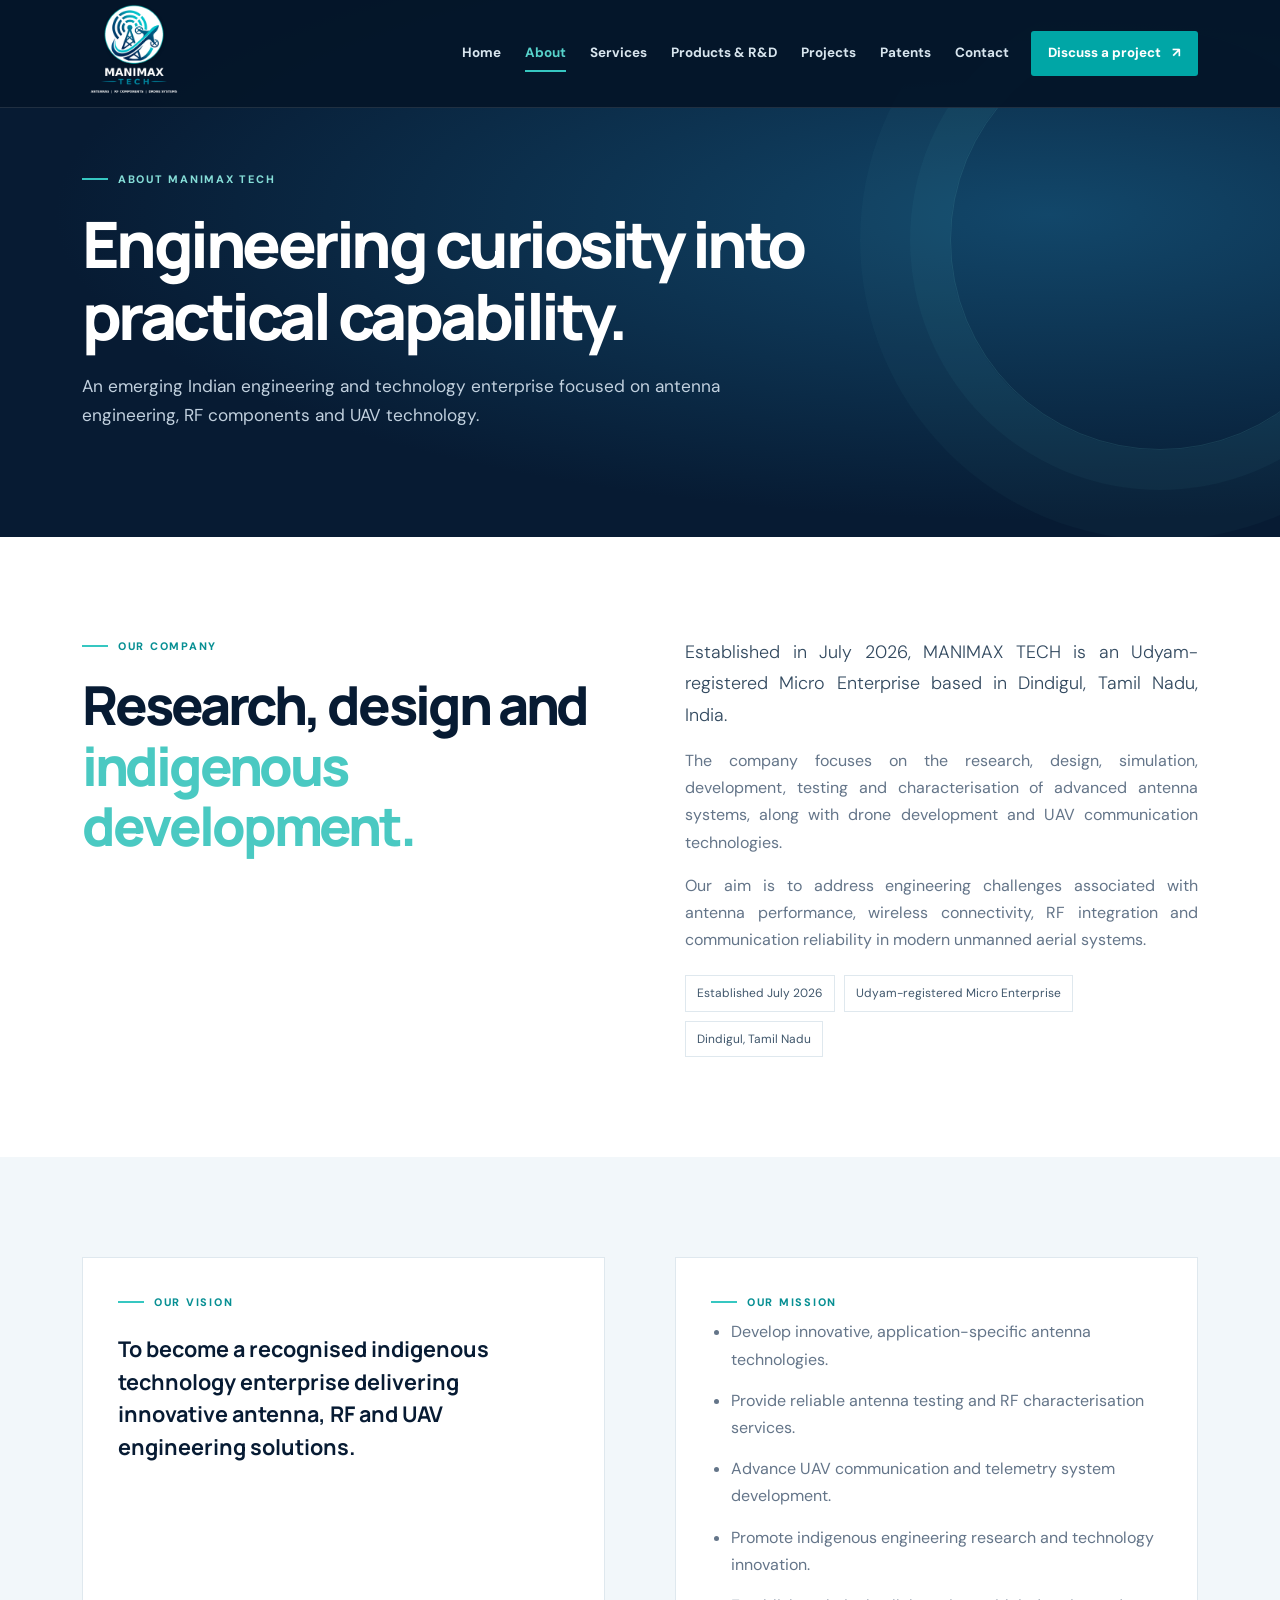
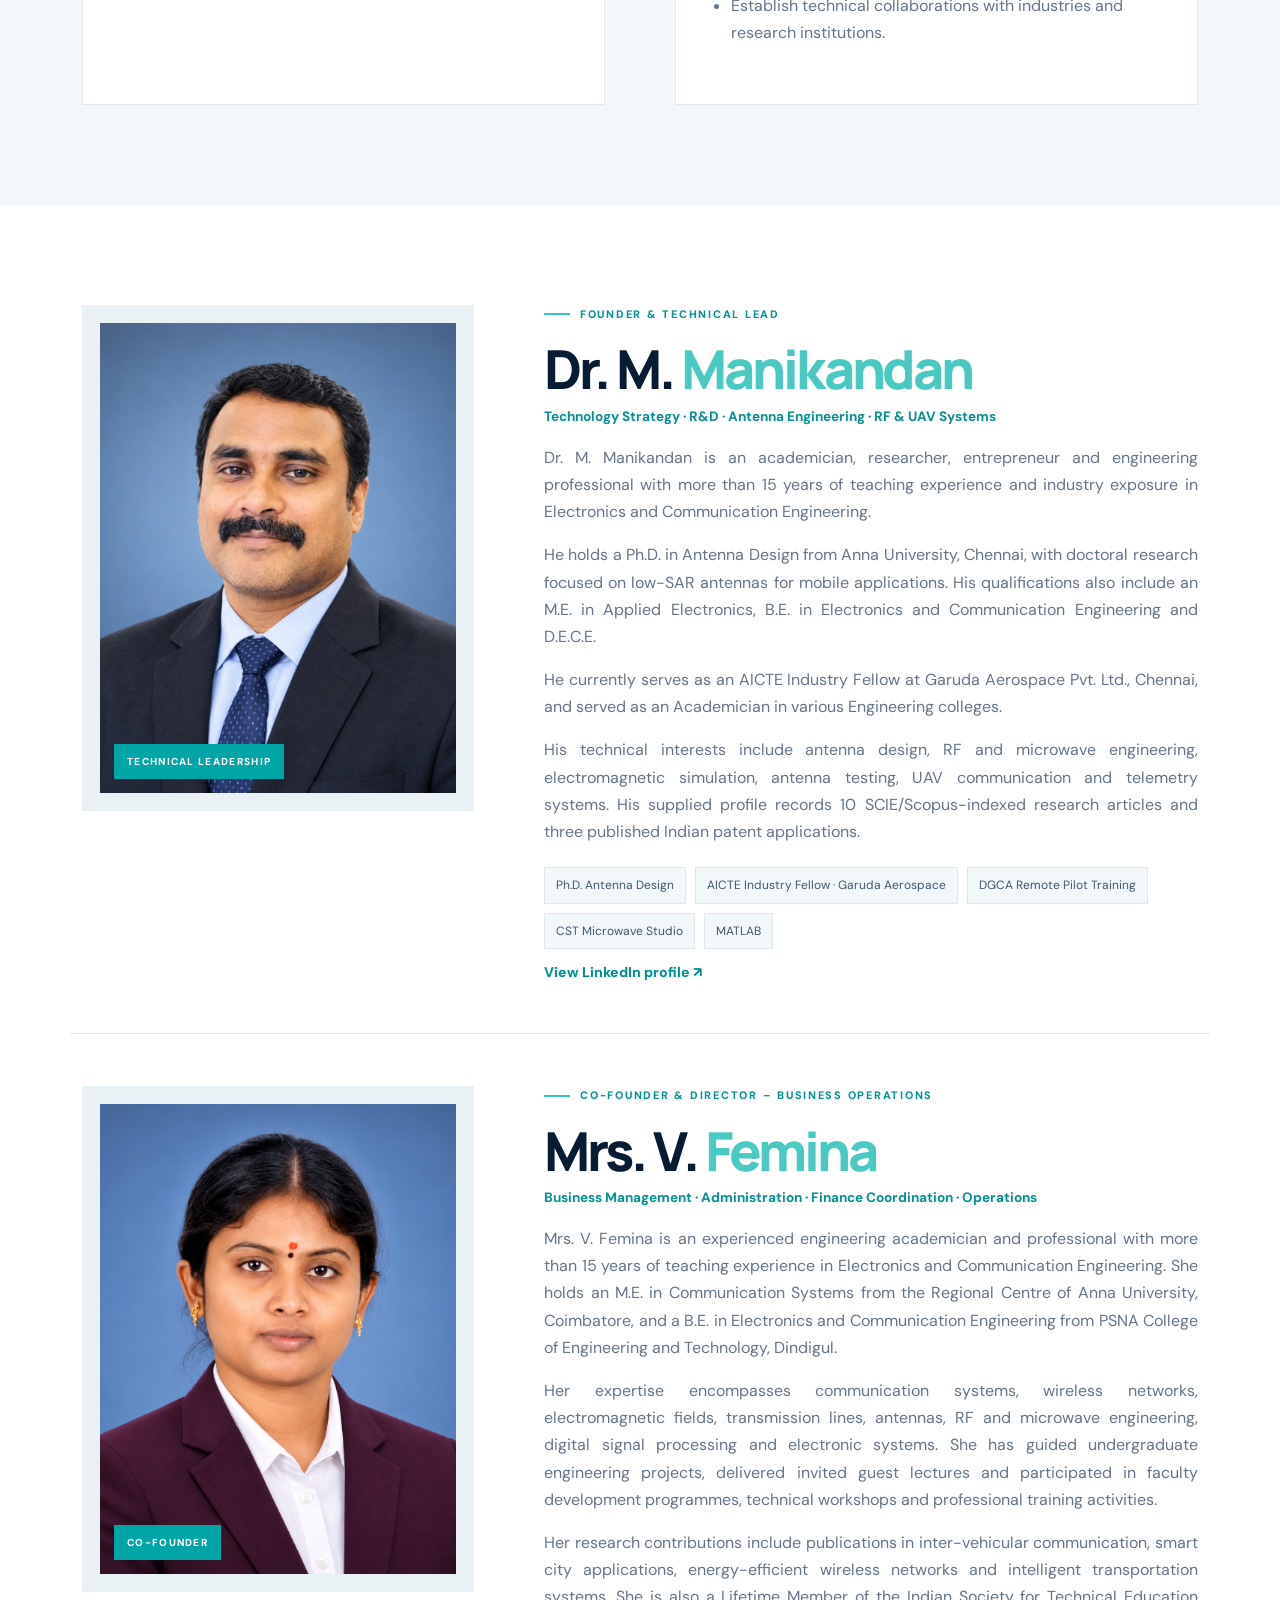
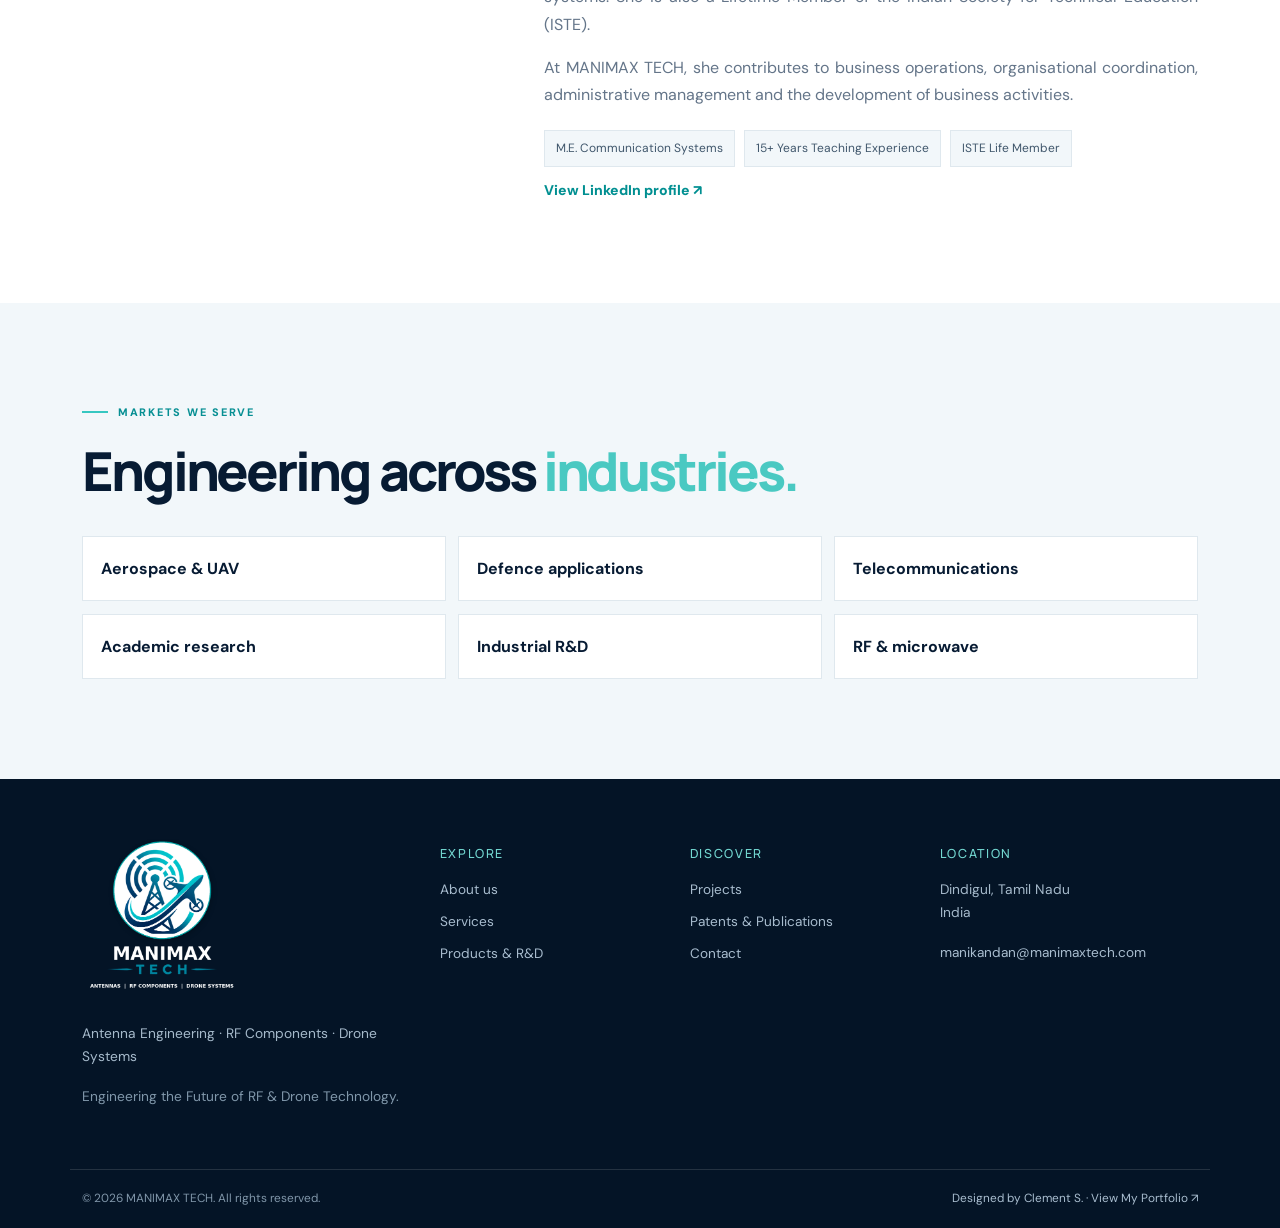
==== commit dd4f000e: "Add files via upload" ====
--- a/about.html
+++ b/about.html
@@ -1,6 +1,6 @@
 <!DOCTYPE html>
 
-<html lang="en"><head><meta charset="utf-8"/><meta content="width=device-width, initial-scale=1" name="viewport"/><meta content="MANIMAX TECH — Antenna Engineering, RF Components and Drone Systems." name="description"/><meta content="#071b33" name="theme-color"/><title>About Us | MANIMAX TECH</title><link href="https://fonts.googleapis.com" rel="preconnect"/><link crossorigin="" href="https://fonts.gstatic.com" rel="preconnect"/><link href="https://fonts.googleapis.com/css2?family=DM+Sans:wght@400;500;600;700&amp;family=Manrope:wght@400;500;600;700;800&amp;display=swap" rel="stylesheet"/><link href="https://cdn.jsdelivr.net/npm/bootstrap@5.3.3/dist/css/bootstrap.min.css" rel="stylesheet"/><link href="assets/css/style.css" rel="stylesheet"/><link href="assets/css/responsive.css" rel="stylesheet"/><link href="assets/css/motion.css" rel="stylesheet"/><link href="assets/css/stability-fix.css" rel="stylesheet"/><link href="assets/css/final-polish.css" rel="stylesheet"/><link href="assets/css/pro-transitions.css" rel="stylesheet"/><link href="assets/favicon.ico" rel="icon" sizes="any"/><link href="assets/favicon-32.png" rel="icon" sizes="32x32" type="image/png"/><link href="assets/favicon-16.png" rel="icon" sizes="16x16" type="image/png"/><link href="assets/apple-touch-icon.png" rel="apple-touch-icon"/></head><body><a class="skip-link" href="#main">Skip to content</a><header class="site-header"><div class="container nav-wrap"><a aria-label="MANIMAX TECH home" class="brand" href="index.html"><img alt="MANIMAX TECH — Antennas, RF Components and Drone Systems" src="assets/images/manimax-wordmark-light.png"/></a><button aria-controls="main-navigation" aria-expanded="false" aria-label="Toggle navigation" class="menu-toggle" type="button"><span></span><span></span><span></span></button><nav aria-label="Main navigation" class="main-nav" id="main-navigation"><ul><li><a class="nav-link" href="index.html">Home</a></li><li><a class="nav-link active" href="about.html">About</a></li><li><a class="nav-link" href="services.html">Services</a></li><li><a class="nav-link" href="products.html">Products &amp; R&amp;D</a></li><li><a class="nav-link" href="projects.html">Projects</a></li><li><a class="nav-link" href="patents.html">Patents</a></li><li><a class="nav-link" href="contact.html">Contact</a></li></ul><a class="nav-cta" href="contact.html">Discuss a project <span>↗</span></a></nav></div></header><main id="main"><section class="page-hero"><div class="container"><div class="eyebrow"><span></span>ABOUT MANIMAX TECH</div><h1>Engineering curiosity into practical capability.</h1><p>An emerging Indian engineering and technology enterprise focused on antenna engineering, RF components and UAV technology.</p></div><div class="page-hero-orbit"></div></section><section class="section"><div class="container two-col"><div><div class="eyebrow eyebrow-dark"><span></span> OUR COMPANY</div><h2>Research, design and <em>indigenous development.</em></h2></div><div><p class="lead">Established in July 2026, MANIMAX TECH is an Udyam-registered Micro Enterprise based in Dindigul, Tamil Nadu, India.</p><p>The company focuses on the research, design, simulation, development, testing and characterisation of advanced antenna systems, along with drone development and UAV communication technologies.</p><p>Our aim is to address engineering challenges associated with antenna performance, wireless connectivity, RF integration and communication reliability in modern unmanned aerial systems.</p><div class="info-pills"><span>Established July 2026</span><span>Udyam-registered Micro Enterprise</span><span>Dindigul, Tamil Nadu</span></div></div></div></section>
+<html lang="en"><head><meta charset="utf-8"/><meta content="width=device-width, initial-scale=1" name="viewport"/><meta content="MANIMAX TECH — Antenna Engineering, RF Components and Drone Systems." name="description"/><meta content="#071b33" name="theme-color"/><title>About Us | MANIMAX TECH</title><link href="https://fonts.googleapis.com" rel="preconnect"/><link crossorigin="" href="https://fonts.gstatic.com" rel="preconnect"/><link href="https://fonts.googleapis.com/css2?family=DM+Sans:wght@400;500;600;700&amp;family=Manrope:wght@400;500;600;700;800&amp;display=swap" rel="stylesheet"/><link href="https://cdn.jsdelivr.net/npm/bootstrap@5.3.3/dist/css/bootstrap.min.css" rel="stylesheet"/><link href="assets/css/style.css" rel="stylesheet"/><link href="assets/css/responsive.css" rel="stylesheet"/><link href="assets/css/motion.css" rel="stylesheet"/><link href="assets/css/stability-fix.css" rel="stylesheet"/><link href="assets/css/final-polish.css" rel="stylesheet"/><link href="assets/css/pro-transitions.css" rel="stylesheet"/><link href="assets/favicon.ico" rel="icon" sizes="any"/><link href="assets/favicon-32.png" rel="icon" sizes="32x32" type="image/png"/><link href="assets/favicon-16.png" rel="icon" sizes="16x16" type="image/png"/><link href="assets/apple-touch-icon.png" rel="apple-touch-icon"/><link rel="icon" type="image/png" sizes="192x192" href="assets/favicon-192.png"/></head><body><a class="skip-link" href="#main">Skip to content</a><header class="site-header"><div class="container nav-wrap"><a aria-label="MANIMAX TECH home" class="brand" href="index.html"><img alt="MANIMAX TECH — Antennas, RF Components and Drone Systems" src="assets/images/manimax-logo-white-bg.png"/></a><button aria-controls="main-navigation" aria-expanded="false" aria-label="Toggle navigation" class="menu-toggle" type="button"><span></span><span></span><span></span></button><nav aria-label="Main navigation" class="main-nav" id="main-navigation"><ul><li><a class="nav-link" href="index.html">Home</a></li><li><a class="nav-link active" href="about.html">About</a></li><li><a class="nav-link" href="services.html">Services</a></li><li><a class="nav-link" href="products.html">Products &amp; R&amp;D</a></li><li><a class="nav-link" href="projects.html">Projects</a></li><li><a class="nav-link" href="patents.html">Patents</a></li><li><a class="nav-link" href="contact.html">Contact</a></li></ul><a class="nav-cta" href="contact.html">Discuss a project <span>↗</span></a></nav></div></header><main id="main"><section class="page-hero"><div class="container"><div class="eyebrow"><span></span>ABOUT MANIMAX TECH</div><h1>Engineering curiosity into practical capability.</h1><p>An emerging Indian engineering and technology enterprise focused on antenna engineering, RF components and UAV technology.</p></div><div class="page-hero-orbit"></div></section><section class="section"><div class="container two-col"><div><div class="eyebrow eyebrow-dark"><span></span> OUR COMPANY</div><h2>Research, design and <em>indigenous development.</em></h2></div><div><p class="lead">Established in July 2026, MANIMAX TECH is an Udyam-registered Micro Enterprise based in Dindigul, Tamil Nadu, India.</p><p>The company focuses on the research, design, simulation, development, testing and characterisation of advanced antenna systems, along with drone development and UAV communication technologies.</p><p>Our aim is to address engineering challenges associated with antenna performance, wireless connectivity, RF integration and communication reliability in modern unmanned aerial systems.</p><div class="info-pills"><span>Established July 2026</span><span>Udyam-registered Micro Enterprise</span><span>Dindigul, Tamil Nadu</span></div></div></div></section>
 <section class="section section-soft"><div class="container vision-grid"><article><div class="eyebrow eyebrow-dark"><span></span> OUR VISION</div><h3>To become a recognised indigenous technology enterprise delivering innovative antenna, RF and UAV engineering solutions.</h3></article><article><div class="eyebrow eyebrow-dark"><span></span> OUR MISSION</div><ul class="check-list"><li>Develop innovative, application-specific antenna technologies.</li><li>Provide reliable antenna testing and RF characterisation services.</li><li>Advance UAV communication and telemetry system development.</li><li>Promote indigenous engineering research and technology innovation.</li><li>Establish technical collaborations with industries and research institutions.</li></ul></article></div></section>
 <section class="section founder-section"><div class="container founder-grid"><div class="founder-photo-wrap"><img alt="Dr. M. Manikandan, Technical Lead of MANIMAX TECH" src="assets/images/founder.jpg"/><span>TECHNICAL LEADERSHIP</span></div><div><div class="eyebrow eyebrow-dark"><span></span> FOUNDER &amp; TECHNICAL LEAD</div><h2>Dr. M. <em>Manikandan</em></h2><p class="founder-role">Technology Strategy · R&amp;D · Antenna Engineering · RF &amp; UAV Systems</p><p>Dr. M. Manikandan is an academician, researcher, entrepreneur and engineering professional with more than 15 years of teaching experience and industry exposure in Electronics and Communication Engineering.</p><p>He holds a Ph.D. in Antenna Design from Anna University, Chennai, with doctoral research focused on low-SAR antennas for mobile applications. His qualifications also include an M.E. in Applied Electronics, B.E. in Electronics and Communication Engineering and D.E.C.E.</p><p>He currently serves as an AICTE Industry Fellow at Garuda Aerospace Pvt. Ltd., Chennai, and served as an Academician in various Engineering colleges.</p><p>His technical interests include antenna design, RF and microwave engineering, electromagnetic simulation, antenna testing, UAV communication and telemetry systems. His supplied profile records 10 SCIE/Scopus-indexed research articles and three published Indian patent applications.</p><div class="credential-tags"><span>Ph.D. Antenna Design</span><span>AICTE Industry Fellow · Garuda Aerospace</span><span>DGCA Remote Pilot Training</span><span>CST Microwave Studio</span><span>MATLAB</span></div><a class="text-link" href="https://www.linkedin.com/in/dr-manikandan-m-191139277/" rel="noopener" target="_blank">View LinkedIn profile ↗</a></div></div><div class="container cofounder-grid mt-5">
 <div class="cofounder-photo-wrap">
@@ -19,4 +19,4 @@
 <a class="text-link" href="https://www.linkedin.com/in/femina-v-ba2224239/" rel="noopener" target="_blank">View LinkedIn profile ↗</a>
 </div>
 </div></section>
-<section class="section section-soft"><div class="container"><div class="eyebrow eyebrow-dark"><span></span> MARKETS WE SERVE</div><h2>Engineering across <em>industries.</em></h2><div class="market-grid"><span>Aerospace &amp; UAV</span><span>Defence applications</span><span>Telecommunications</span><span>Academic research</span><span>Industrial R&amp;D</span><span>RF &amp; microwave</span></div></div></section></main><footer class="footer"><div class="container footer-grid"><div><a class="brand footer-brand" href="index.html"><img alt="" src="assets/images/brand-logo.png"/><span>MANIMAX <b>TECH</b></span></a><p>Antenna Engineering <i>·</i> RF Components <i>·</i> Drone Systems</p><p class="muted">Engineering the Future of RF &amp; Drone Technology.</p></div><div><h4>Explore</h4><a href="about.html">About us</a><a href="services.html">Services</a><a href="products.html">Products &amp; R&amp;D</a></div><div><h4>Discover</h4><a href="projects.html">Projects</a><a href="patents.html">Patents &amp; Publications</a><a href="contact.html">Contact</a></div><div><h4>Location</h4><p>Dindigul, Tamil Nadu<br/>India</p><a href="mailto:manikandan@manimaxtech.com">manikandan@manimaxtech.com</a></div></div><div class="container footer-bottom"><span>© <span id="year"></span> MANIMAX TECH. All rights reserved.</span><span>Built for engineering innovation.</span></div></footer><script src="https://cdn.jsdelivr.net/npm/bootstrap@5.3.3/dist/js/bootstrap.bundle.min.js"></script><script src="assets/js/main.js"></script></body></html>+<section class="section section-soft"><div class="container"><div class="eyebrow eyebrow-dark"><span></span> MARKETS WE SERVE</div><h2>Engineering across <em>industries.</em></h2><div class="market-grid"><span>Aerospace &amp; UAV</span><span>Defence applications</span><span>Telecommunications</span><span>Academic research</span><span>Industrial R&amp;D</span><span>RF &amp; microwave</span></div></div></section></main><footer class="footer"><div class="container footer-grid"><div><a class="brand footer-brand" href="index.html" aria-label="MANIMAX TECH home"><img alt="MANIMAX TECH — Antennas, RF Components and Drone Systems" src="assets/images/manimax-logo-white-bg.png"/></a><p>Antenna Engineering <i>·</i> RF Components <i>·</i> Drone Systems</p><p class="muted">Engineering the Future of RF &amp; Drone Technology.</p></div><div><h4>Explore</h4><a href="about.html">About us</a><a href="services.html">Services</a><a href="products.html">Products &amp; R&amp;D</a></div><div><h4>Discover</h4><a href="projects.html">Projects</a><a href="patents.html">Patents &amp; Publications</a><a href="contact.html">Contact</a></div><div><h4>Location</h4><p>Dindigul, Tamil Nadu<br/>India</p><a href="mailto:manikandan@manimaxtech.com">manikandan@manimaxtech.com</a></div></div><div class="container footer-bottom"><span>© <span id="year"></span> MANIMAX TECH. All rights reserved.</span><a class="footer-portfolio-link" href="https://clementdaniel17.github.io/portfolio/" target="_blank" rel="noopener noreferrer">Designed by Clement S. · View My Portfolio ↗</a></div></footer><script src="https://cdn.jsdelivr.net/npm/bootstrap@5.3.3/dist/js/bootstrap.bundle.min.js"></script><script src="assets/js/main.js"></script></body></html>
--- a/assets/css/style.css
+++ b/assets/css/style.css
@@ -1,5 +1,6 @@
 
-:root{--navy:#071b33;--navy2:#0c2b4a;--teal:#00a6a6;--teal2:#36c7c1;--ink:#10243a;--muted:#647589;--soft:#f2f7fa;--line:#dfe8ee;--white:#fff}*{box-sizing:border-box}html{scroll-behavior:smooth;scroll-padding-top:95px}body{margin:0;font-family:'DM Sans',sans-serif;color:var(--ink);line-height:1.7}h1,h2,h3,h4,.brand{font-family:Manrope,sans-serif}a{text-decoration:none;color:inherit}.container{width:min(1160px,calc(100% - 44px));margin:auto}.skip-link{position:absolute;left:-999px;top:10px;background:white;padding:10px;z-index:1000}.skip-link:focus{left:10px}.site-header{height:84px;position:absolute;top:0;left:0;right:0;z-index:100;background:rgba(5,22,42,.22);border-bottom:1px solid #ffffff1c;backdrop-filter:blur(14px)}.nav-wrap{height:100%;display:flex;align-items:center;justify-content:space-between}.brand{display:flex;align-items:center;gap:9px;color:#fff;font-weight:800;letter-spacing:.045em;font-size:1.12rem}.brand img{width:48px;height:48px;object-fit:contain}.brand b{color:#4ac9c2;font-weight:600}.main-nav{display:flex;align-items:center;gap:20px}.main-nav ul{list-style:none;display:flex;gap:4px;margin:0;padding:0}.nav-link{display:block;color:#d8e5ee;font-size:.84rem;font-weight:700;padding:12px 10px;transition:.2s}.nav-link:hover,.nav-link.active{color:#57d2cb}.nav-cta{padding:11px 17px;background:var(--teal);color:white;font-size:.83rem;font-weight:800;border-radius:3px}.nav-cta span{padding-left:8px}.menu-toggle{display:none;background:none;border:0;padding:8px}.menu-toggle span{display:block;width:25px;height:2px;background:#fff;margin:5px}.hero{position:relative;overflow:hidden;background:radial-gradient(ellipse at 78% 42%,#12476a 0,#0b2a49 35%,#06182d 73%);color:white;min-height:750px;padding:155px 0 90px}.hero-pattern{position:absolute;inset:0;opacity:.12;background-image:linear-gradient(#7dd8d222 1px,transparent 1px),linear-gradient(90deg,#7dd8d222 1px,transparent 1px);background-size:54px 54px;mask-image:linear-gradient(90deg,transparent,#000)}.hero-grid{position:relative;display:grid;grid-template-columns:1.1fr .9fr;align-items:center;gap:30px;min-height:500px}.eyebrow{display:flex;align-items:center;gap:10px;color:#85ddd7;font-size:.68rem;font-weight:800;letter-spacing:.16em;text-transform:uppercase}.eyebrow>span{width:26px;height:2px;background:var(--teal2);display:inline-block}.eyebrow-dark{color:#078f93}.hero h1{font-size:clamp(3.1rem,5.7vw,5.35rem);line-height:1.05;letter-spacing:-.06em;font-weight:800;margin:25px 0;max-width:720px}.hero h1 em,.section h2 em,.page-hero h1 em,.statement-section h2 em{font-style:normal;color:#4ac9c2}.hero-copy>p{font-size:1.1rem;color:#c0d0df;max-width:590px}.hero-actions{display:flex;gap:13px;flex-wrap:wrap;margin-top:30px}.button{display:inline-flex;align-items:center;gap:16px;justify-content:center;padding:14px 20px;border-radius:3px;font-weight:800;font-size:.88rem;border:1px solid transparent;transition:.2s}.button b{font-size:1rem}.button-primary{background:var(--teal);color:#fff}.button-primary:hover{background:#00898f}.button-outline{border-color:#ffffff70;color:white}.button-outline:hover{background:#ffffff12}.hero-tags{display:flex;align-items:center;gap:12px;margin-top:58px;color:#9fb5c8;font-size:.65rem;letter-spacing:.13em;font-weight:800}.hero-tags i{width:4px;height:4px;background:var(--teal2);border-radius:50%}.hero-visual{position:relative;min-height:440px;display:grid;place-items:center}.hero-logo{position:relative;z-index:2;width:min(430px,100%);max-height:420px;object-fit:contain;filter:drop-shadow(0 15px 35px #00101d88)}.visual-glow{position:absolute;width:330px;height:330px;border-radius:50%;background:#00a6a633;filter:blur(55px)}.orbit{position:absolute;border:1px solid #7be1d344;border-radius:50%;transform:rotate(-24deg)}.orbit-a{width:480px;height:190px}.orbit-b{width:400px;height:140px;transform:rotate(48deg)}.visual-label{position:absolute;z-index:3;color:#9ce4df;font-size:.58rem;letter-spacing:.14em;font-weight:800}.label-a{top:8%;left:0}.label-b{right:-3%;bottom:12%}.hero-bottom{position:absolute;bottom:0;left:0;right:0;border-top:1px solid #ffffff26;padding:16px 0;color:#9db2c6;font-size:.64rem;letter-spacing:.14em}.hero-bottom .container{display:flex;justify-content:space-between}.section{padding:100px 0}.section-soft{background:var(--soft)}.intro-grid,.two-col{display:grid;grid-template-columns:1fr 1fr;gap:90px;align-items:start}.section h2,.page-hero h1{font:800 clamp(2.2rem,4.2vw,3.65rem)/1.12 Manrope;letter-spacing:-.055em;color:var(--navy);margin:20px 0}.section p{color:var(--muted)}.section .lead{font-size:1.12rem;line-height:1.75;color:#334a60}.text-link{display:inline-block;color:#008f91;font-weight:800;font-size:.88rem;margin-top:12px}.text-link b{padding-left:8px}.section-heading{display:flex;align-items:end;justify-content:space-between;gap:30px;margin-bottom:42px}.section-heading h2{margin-bottom:0}.section-heading>p{max-width:330px;margin:0}.cap-grid{display:grid;grid-template-columns:repeat(3,1fr);gap:20px}.cap-card{background:#fff;border:1px solid var(--line);padding:32px;min-height:330px;transition:.25s}.cap-card:hover,.preview-card:hover{transform:translateY(-5px);box-shadow:0 18px 40px #0b294414}.cap-featured{background:var(--navy);border-color:var(--navy);color:white}.cap-number{font-size:.65rem;letter-spacing:.15em;color:#119b9c;font-weight:800}.cap-icon{font-size:2.4rem;color:var(--teal);margin:28px 0 16px}.cap-card h3{font:800 1.25rem Manrope}.cap-card p{font-size:.9rem;color:var(--muted)}.cap-featured p{color:#b4c5d5}.cap-card a{display:inline-block;color:#008f91;font-size:.85rem;font-weight:800;margin-top:14px}.cap-card a b{padding-left:8px}.product-preview-grid{display:grid;grid-template-columns:repeat(3,1fr);gap:22px}.preview-card{display:block;border:1px solid var(--line);padding:14px;transition:.25s;background:#fff}.preview-card img{width:100%;height:230px;object-fit:cover;background:#edf2f5}.preview-card span,.project-card span{display:block;color:#098f91;font-size:.64rem;letter-spacing:.14em;font-weight:800;margin-top:20px}.preview-card h3{font:800 1.15rem Manrope;margin:7px 0}.preview-card p{font-size:.85rem;margin:0}.statement-section{padding:85px 0;background:var(--navy);color:white}.statement-grid{display:grid;grid-template-columns:1fr 1fr;gap:70px;align-items:center}.statement-section h2{font:800 clamp(2.5rem,4vw,3.8rem)/1.1 Manrope;letter-spacing:-.05em;margin:22px 0}.statement-grid>p{font-size:1.1rem;color:#bfd0df;max-width:500px}.patent-strip-inner{display:flex;align-items:center;justify-content:space-between;gap:40px}.patent-strip h2{max-width:700px}.patent-strip p{max-width:650px}.button-dark{background:var(--navy);color:white;white-space:nowrap}.button-dark:hover{background:#123c5c}.cta-section{background:linear-gradient(110deg,#087d87,#0c536e);color:white;padding:65px 0}.cta-inner{display:flex;justify-content:space-between;align-items:center;gap:30px}.cta-inner h2{font:800 clamp(1.8rem,3vw,2.8rem) Manrope;margin:12px 0 4px}.cta-inner p{color:#d1e7e8;margin:0}.button-light{background:#fff;color:var(--navy);white-space:nowrap}.page-hero{position:relative;overflow:hidden;background:radial-gradient(ellipse at 82% 40%,#12476a,#071b33 67%);color:white;padding:170px 0 90px;min-height:370px}.page-hero h1{color:white;font-size:clamp(2.8rem,5vw,4.5rem);max-width:850px}.page-hero h1 em{color:#4ac9c2}.page-hero p{color:#c1d0de;max-width:650px;font-size:1.08rem}.page-hero-orbit{position:absolute;width:420px;height:420px;border:1px solid #70d8d322;border-radius:50%;right:-90px;top:30px;box-shadow:0 0 0 40px #70d8d30a,0 0 0 90px #70d8d308}.info-pills,.credential-tags,.tag-list{display:flex;flex-wrap:wrap;gap:9px;margin-top:22px}.info-pills span,.credential-tags span,.tag-list span{border:1px solid var(--line);padding:7px 11px;font-size:.75rem;color:#40576c;background:#fff}.vision-grid{display:grid;grid-template-columns:1fr 1fr;gap:70px}.vision-grid article{padding:35px;background:white;border:1px solid var(--line)}.vision-grid h3{font:700 1.35rem/1.5 Manrope;color:var(--navy);margin-top:22px}.check-list{padding-left:20px;color:var(--muted)}.check-list li{padding:7px 0}.founder-grid{display:grid;grid-template-columns:.75fr 1.25fr;gap:70px;align-items:start}.founder-photo-wrap{position:relative;background:#eaf1f5;padding:18px}.founder-photo-wrap img{display:block;width:100%;height:470px;object-fit:cover;object-position:center top}.founder-photo-wrap>span{position:absolute;bottom:32px;left:32px;background:var(--teal);color:white;padding:9px 13px;font-size:.63rem;letter-spacing:.13em;font-weight:800}.founder-section h2{margin:16px 0 5px}.founder-role{color:#078f91!important;font-weight:700;font-size:.85rem}.credential-tags span{background:var(--soft)}.market-grid{display:grid;grid-template-columns:repeat(3,1fr);gap:12px;margin-top:35px}.market-grid span{background:white;border:1px solid var(--line);padding:18px;font-weight:700;color:var(--navy)}.service-detail-list{display:grid;gap:0}.service-detail{display:grid;grid-template-columns:90px 1fr;gap:30px;padding:50px 0;border-bottom:1px solid var(--line);scroll-margin-top:100px}.service-detail:first-child{padding-top:0}.service-detail-no{font:800 2.4rem Manrope;color:#11a2a1}.service-detail h2{margin:14px 0}.service-detail p{max-width:780px}.disclaimer{color:#8795a3;font-size:.8rem}.portfolio-note,.legal-note{padding:20px 24px;border-left:3px solid var(--teal);background:var(--soft);margin-bottom:45px;color:#40566b}.portfolio-note p{margin:5px 0 0}.product-detail{display:grid;grid-template-columns:.9fr 1.1fr;gap:65px;align-items:center;padding:55px 0;border-bottom:1px solid var(--line);scroll-margin-top:100px}.product-detail:first-of-type{padding-top:0}.product-detail.reverse .product-image{order:2}.product-image{position:relative;background:#eef3f5;padding:18px}.product-image>img{display:block;width:100%;height:390px;object-fit:cover}.image-stack{display:grid;grid-template-columns:1fr 1fr;gap:8px}.image-stack img{width:100%;height:390px;object-fit:cover}.image-caption{position:absolute;bottom:28px;left:28px;background:var(--navy);color:white;padding:8px 12px;font-size:.6rem;letter-spacing:.13em;font-weight:800}.product-copy h2{margin:15px 0}.product-copy>p{color:var(--muted)}.spec-grid{display:grid;grid-template-columns:repeat(2,1fr);gap:0;border-top:1px solid var(--line);margin-top:25px}.spec-grid div{padding:13px 12px 13px 0;border-bottom:1px solid var(--line)}.spec-grid strong,.spec-grid span{display:block}.spec-grid strong{font:800 1.02rem Manrope;color:var(--navy)}.spec-grid span{font-size:.74rem;color:var(--muted)}.product-footnote{font-size:.8rem;margin-top:15px}.gallery-grid{display:grid;grid-template-columns:repeat(4,1fr);gap:14px}.gallery-grid img{width:100%;height:240px;object-fit:cover;background:#e9eff2}.project-grid{display:grid;grid-template-columns:1fr 1fr;gap:22px}.project-card{background:white;border:1px solid var(--line)}.project-card>img{width:100%;height:270px;object-fit:cover;background:#eef3f5}.project-card>div{padding:25px}.project-card h2{font-size:1.4rem;margin:8px 0}.project-card p{font-size:.9rem}.project-card a{color:#008f91;font-weight:800;font-size:.85rem}.project-wide{grid-column:span 2;display:grid;grid-template-columns:1.05fr .95fr}.project-wide>img{height:100%;min-height:310px}.patent-list{display:grid;gap:18px}.patent-card{padding:30px;border:1px solid var(--line);background:white}.patent-meta{display:flex;justify-content:space-between;gap:15px;color:#0b9698;font-size:.65rem;font-weight:800;letter-spacing:.1em}.patent-card h2{font:800 1.45rem/1.35 Manrope;margin:20px 0 12px}.patent-number{font-size:.9rem;color:#647589}.patent-number strong{color:var(--navy)}.patent-card p{color:var(--muted)}.contact-grid{display:grid;grid-template-columns:.85fr 1.15fr;gap:70px;align-items:start}.contact-info{margin-top:35px;display:grid;gap:24px}.contact-info>div{display:flex;gap:15px;align-items:flex-start}.contact-icon{display:grid;place-items:center;width:42px;height:42px;background:#e5f5f4;color:#078f91;font-size:1.25rem}.contact-info b{color:var(--navy)}.contact-info p{margin:3px 0}.contact-info small{font-size:.75rem;color:#8997a4}.contact-form{padding:35px;border:1px solid var(--line);box-shadow:0 15px 45px #0b29440b}.contact-form h3{font:800 1.45rem Manrope;margin:0 0 5px}.contact-form>p{font-size:.83rem;margin-bottom:24px}.contact-form label{display:block;font-size:.8rem;font-weight:800;margin:14px 0 6px}.contact-form input,.contact-form select,.contact-form textarea{width:100%;border:1px solid #d8e2e9;border-radius:2px;padding:12px;font:inherit;color:var(--ink);background:#fff}.contact-form input:focus,.contact-form select:focus,.contact-form textarea:focus{outline:2px solid #00a6a633;border-color:var(--teal)}.contact-form button{margin-top:18px;cursor:pointer}.form-status{font-size:.75rem;color:#7d8c9a;margin-top:13px}.footer{background:#041426;color:#fff;padding:60px 0 20px}.footer-grid{display:grid;grid-template-columns:1.5fr 1fr 1fr 1.2fr;gap:35px}.footer-brand{margin-bottom:15px}.footer-grid p{color:#a6bacb;font-size:.86rem}.footer-grid .muted{color:#8097aa}.footer-grid h4{font-size:.78rem;text-transform:uppercase;letter-spacing:.13em;color:#72d6d0;margin:8px 0 16px}.footer-grid>div>a:not(.brand){display:block;color:#a9bdcf;font-size:.85rem;margin:9px 0}.footer-grid a:hover{color:#5bd1ca}.footer-bottom{border-top:1px solid #ffffff20;margin-top:45px;padding-top:18px;display:flex;justify-content:space-between;gap:15px;color:#8096a9;font-size:.74rem}
+:root{--navy:#071b33;--navy2:#0c2b4a;--teal:#00a6a6;--teal2:#36c7c1;--ink:#10243a;--muted:#647589;--soft:#f2f7fa;--line:#dfe8ee;--white:#fff}*{box-sizing:border-box}html{scroll-behavior:smooth;scroll-padding-top:95px}body{margin:0;font-family:'DM Sans',sans-serif;color:var(--ink);line-height:1.7}h1,h2,h3,h4,.brand{font-family:Manrope,sans-serif}a{text-decoration:none;color:inherit}.container{width:min(1160px,calc(100% - 44px));margin:auto}.skip-link{position:absolute;left:-999px;top:10px;background:white;padding:10px;z-index:1000}.skip-link:focus{left:10px}.site-header{height:84px;position:absolute;top:0;left:0;right:0;z-index:100;background:rgba(5,22,42,.22);border-bottom:1px solid #ffffff1c;backdrop-filter:blur(14px)}.nav-wrap{height:100%;display:flex;align-items:center;justify-content:space-between}.brand{display:flex;align-items:center;gap:9px;color:#fff;font-weight:800;letter-spacing:.045em;font-size:1.12rem}.brand img{width:48px;height:48px;object-fit:contain}.brand b{color:#4ac9c2;font-weight:600}.main-nav{display:flex;align-items:center;gap:20px}.main-nav ul{list-style:none;display:flex;gap:4px;margin:0;padding:0}.nav-link{display:block;color:#d8e5ee;font-size:.84rem;font-weight:700;padding:12px 10px;transition:.2s}.nav-link:hover,.nav-link.active{color:#57d2cb}.nav-cta{padding:11px 17px;background:var(--teal);color:white;font-size:.83rem;font-weight:800;border-radius:3px}.nav-cta span{padding-left:8px}.menu-toggle{display:none;background:none;border:0;padding:8px}.menu-toggle span{display:block;width:25px;height:2px;background:#fff;margin:5px}.hero{position:relative;overflow:hidden;background:radial-gradient(ellipse at 78% 42%,#12476a 0,#0b2a49 35%,#06182d 73%);color:white;min-height:750px;padding:155px 0 90px}.hero-pattern{position:absolute;inset:0;opacity:.12;background-image:linear-gradient(#7dd8d222 1px,transparent 1px),linear-gradient(90deg,#7dd8d222 1px,transparent 1px);background-size:54px 54px;mask-image:linear-gradient(90deg,transparent,#000)}.hero-grid{position:relative;display:grid;grid-template-columns:1.1fr .9fr;align-items:center;gap:30px;min-height:500px}.eyebrow{display:flex;align-items:center;gap:10px;color:#85ddd7;font-size:.68rem;font-weight:800;letter-spacing:.16em;text-transform:uppercase}.eyebrow>span{width:26px;height:2px;background:var(--teal2);display:inline-block}.eyebrow-dark{color:#078f93}.hero h1{font-size:clamp(3.1rem,5.7vw,5.35rem);line-height:1.05;letter-spacing:-.06em;font-weight:800;margin:25px 0;max-width:720px}.hero h1 em,.section h2 em,.page-hero h1 em,.statement-section h2 em{font-style:normal;color:#4ac9c2}.hero-copy>p{font-size:1.1rem;color:#c0d0df;max-width:590px}.hero-actions{display:flex;gap:13px;flex-wrap:wrap;margin-top:30px}.button{display:inline-flex;align-items:center;gap:16px;justify-content:center;padding:14px 20px;border-radius:3px;font-weight:800;font-size:.88rem;border:1px solid transparent;transition:.2s}.button b{font-size:1rem}.button-primary{background:var(--teal);color:#fff}.button-primary:hover{background:#00898f}.button-outline{border-color:#ffffff70;color:white}.button-outline:hover{background:#ffffff12}.hero-tags{display:flex;align-items:center;gap:12px;margin-top:58px;color:#9fb5c8;font-size:.65rem;letter-spacing:.13em;font-weight:800}.hero-tags i{width:4px;height:4px;background:var(--teal2);border-radius:50%}.hero-visual{position:relative;min-height:440px;display:grid;place-items:center}.hero-logo{position:relative;z-index:2;width:min(430px,100%);max-height:420px;object-fit:contain;filter:drop-shadow(0 15px 35px #00101d88)}.visual-glow{position:absolute;width:330px;height:330px;border-radius:50%;background:#00a6a633;filter:blur(55px)}.orbit{position:absolute;border:1px solid #7be1d344;border-radius:50%;transform:rotate(-24deg)}.orbit-a{width:480px;height:190px}.orbit-b{width:400px;height:140px;transform:rotate(48deg)}.visual-label{position:absolute;z-index:3;color:#9ce4df;font-size:.58rem;letter-spacing:.14em;font-weight:800}.label-a{top:8%;left:0}.label-b{right:-3%;bottom:12%}.hero-bottom{position:absolute;bottom:0;left:0;right:0;border-top:1px solid #ffffff26;padding:16px 0;color:#9db2c6;font-size:.64rem;letter-spacing:.14em}.hero-bottom .container{display:flex;justify-content:space-between}.section{padding:100px 0}.section-soft{background:var(--soft)}.intro-grid,.two-col{display:grid;grid-template-columns:1fr 1fr;gap:90px;align-items:start}.section h2,.page-hero h1{font:800 clamp(2.2rem,4.2vw,3.65rem)/1.12 Manrope;letter-spacing:-.055em;color:var(--navy);margin:20px 0}.section p{color:var(--muted)}.section .lead{font-size:1.12rem;line-height:1.75;color:#334a60}.text-link{display:inline-block;color:#008f91;font-weight:800;font-size:.88rem;margin-top:12px}.text-link b{padding-left:8px}.section-heading{display:flex;align-items:end;justify-content:space-between;gap:30px;margin-bottom:42px}.section-heading h2{margin-bottom:0}.section-heading>p{max-width:330px;margin:0}.cap-grid{display:grid;grid-template-columns:repeat(3,1fr);gap:20px}.cap-card{background:#fff;border:1px solid var(--line);padding:32px;min-height:330px;transition:.25s}.cap-card:hover,.preview-card:hover{transform:translateY(-5px);box-shadow:0 18px 40px #0b294414}.cap-featured{background:var(--navy);border-color:var(--navy);color:white}.cap-number{font-size:.65rem;letter-spacing:.15em;color:#119b9c;font-weight:800}.cap-icon{font-size:2.4rem;color:var(--teal);margin:28px 0 16px}.cap-card h3{font:800 1.25rem Manrope}.cap-card p{font-size:.9rem;color:var(--muted)}.cap-featured p{color:#b4c5d5}.cap-card a{display:inline-block;color:#008f91;font-size:.85rem;font-weight:800;margin-top:14px}.cap-card a b{padding-left:8px}.product-preview-grid{display:grid;grid-template-columns:repeat(3,1fr);gap:22px}.preview-card{display:block;border:1px solid var(--line);padding:14px;transition:.25s;background:#fff}.preview-card img{width:100%;height:230px;object-fit:cover;background:#edf2f5}.preview-card span,.project-card span{display:block;color:#098f91;font-size:.64rem;letter-spacing:.14em;font-weight:800;margin-top:20px}.preview-card h3{font:800 1.15rem Manrope;margin:7px 0}.preview-card p{font-size:.85rem;margin:0}.statement-section{padding:85px 0;background:var(--navy);color:white}.statement-grid{display:grid;grid-template-columns:1fr 1fr;gap:70px;align-items:center}.statement-section h2{font:800 clamp(2.5rem,4vw,3.8rem)/1.1 Manrope;letter-spacing:-.05em;margin:22px 0}.statement-grid>p{font-size:1.1rem;color:#bfd0df;max-width:500px}.patent-strip-inner{display:flex;align-items:center;justify-content:space-between;gap:40px}.patent-strip h2{max-width:700px}.patent-strip p{max-width:650px}.button-dark{background:var(--navy);color:white;white-space:nowrap}.button-dark:hover{background:#123c5c}.cta-section{background:linear-gradient(110deg,#087d87,#0c536e);color:white;padding:65px 0}.cta-inner{display:flex;justify-content:space-between;align-items:center;gap:30px}.cta-inner h2{font:800 clamp(1.8rem,3vw,2.8rem) Manrope;margin:12px 0 4px}.cta-inner p{color:#d1e7e8;margin:0}.button-light{background:#fff;color:var(--navy);white-space:nowrap}.page-hero{position:relative;overflow:hidden;background:radial-gradient(ellipse at 82% 40%,#12476a,#071b33 67%);color:white;padding:170px 0 90px;min-height:370px}.page-hero h1{color:white;font-size:clamp(2.8rem,5vw,4.5rem);max-width:850px}.page-hero h1 em{color:#4ac9c2}.page-hero p{color:#c1d0de;max-width:650px;font-size:1.08rem}.page-hero-orbit{position:absolute;width:420px;height:420px;border:1px solid #70d8d322;border-radius:50%;right:-90px;top:30px;box-shadow:0 0 0 40px #70d8d30a,0 0 0 90px #70d8d308}.info-pills,.credential-tags,.tag-list{display:flex;flex-wrap:wrap;gap:9px;margin-top:22px}.info-pills span,.credential-tags span,.tag-list span{border:1px solid var(--line);padding:7px 11px;font-size:.75rem;color:#40576c;background:#fff}.vision-grid{display:grid;grid-template-columns:1fr 1fr;gap:70px}.vision-grid article{padding:35px;background:white;border:1px solid var(--line)}.vision-grid h3{font:700 1.35rem/1.5 Manrope;color:var(--navy);margin-top:22px}.check-list{padding-left:20px;color:var(--muted)}.check-list li{padding:7px 0}.founder-grid{display:grid;grid-template-columns:.75fr 1.25fr;gap:70px;align-items:start}.founder-photo-wrap{position:relative;background:#eaf1f5;padding:18px}.founder-photo-wrap img{display:block;width:100%;height:470px;object-fit:cover;object-position:center top}.founder-photo-wrap>span{position:absolute;bottom:32px;left:32px;background:var(--teal);color:white;padding:9px 13px;font-size:.63rem;letter-spacing:.13em;font-weight:800}.founder-section h2{margin:16px 0 5px}.founder-role{color:#078f91!important;font-weight:700;font-size:.85rem}.credential-tags span{background:var(--soft)}.market-grid{display:grid;grid-template-columns:repeat(3,1fr);gap:12px;margin-top:35px}.market-grid span{background:white;border:1px solid var(--line);padding:18px;font-weight:700;color:var(--navy)}.service-detail-list{display:grid;gap:0}.service-detail{display:grid;grid-template-columns:90px 1fr;gap:30px;padding:50px 0;border-bottom:1px solid var(--line);scroll-margin-top:100px}.service-detail:first-child{padding-top:0}.service-detail-no{font:800 2.4rem Manrope;color:#11a2a1}.service-detail h2{margin:14px 0}.service-detail p{max-width:780px}.disclaimer{color:#8795a3;font-size:.8rem}.portfolio-note,.legal-note{padding:20px 24px;border-left:3px solid var(--teal);background:var(--soft);margin-bottom:45px;color:#40566b}.portfolio-note p{margin:5px 0 0}.product-detail{display:grid;grid-template-columns:.9fr 1.1fr;gap:65px;align-items:center;padding:55px 0;border-bottom:1px solid var(--line);scroll-margin-top:100px}.product-detail:first-of-type{padding-top:0}.product-detail.reverse .product-image{order:2}.product-image{position:relative;background:#eef3f5;padding:18px}.product-image>img{display:block;width:100%;height:390px;object-fit:cover}.image-stack{display:grid;grid-template-columns:1fr 1fr;gap:8px}.image-stack img{width:100%;height:390px;object-fit:cover}.image-caption{position:absolute;bottom:28px;left:28px;background:var(--navy);color:white;padding:8px 12px;font-size:.6rem;letter-spacing:.13em;font-weight:800}.product-copy h2{margin:15px 0}.product-copy>p{color:var(--muted)}.spec-grid{display:grid;grid-template-columns:repeat(2,1fr);gap:0;border-top:1px solid var(--line);margin-top:25px}.spec-grid div{padding:13px 12px 13px 0;border-bottom:1px solid var(--line)}.spec-grid strong,.spec-grid span{display:block}.spec-grid strong{font:800 1.02rem Manrope;color:var(--navy)}.spec-grid span{font-size:.74rem;color:var(--muted)}.product-footnote{font-size:.8rem;margin-top:15px}.gallery-grid{display:grid;grid-template-columns:repeat(4,1fr);gap:14px}.gallery-grid img{width:100%;height:240px;object-fit:cover;background:#e9eff2}.project-grid{display:grid;grid-template-columns:1fr 1fr;gap:22px}.project-card{background:white;border:1px solid var(--line)}.project-card>img{width:100%;height:270px;object-fit:cover;background:#eef3f5}.project-card>div{padding:25px}.project-card h2{font-size:1.4rem;margin:8px 0}.project-card p{font-size:.9rem}.project-card a{color:#008f91;font-weight:800;font-size:.85rem}.project-wide{grid-column:span 2;display:grid;grid-template-columns:1.05fr .95fr}.project-wide>img{height:100%;min-height:310px}.patent-list{display:grid;gap:18px}.patent-card{padding:30px;border:1px solid var(--line);background:white}.patent-meta{display:flex;justify-content:space-between;gap:15px;color:#0b9698;font-size:.65rem;font-weight:800;letter-spacing:.1em}.patent-card h2{font:800 1.45rem/1.35 Manrope;margin:20px 0 12px}.patent-number{font-size:.9rem;color:#647589}.patent-number strong{color:var(--navy)}.patent-card p{color:var(--muted)}.contact-grid{display:grid;grid-template-columns:.85fr 1.15fr;gap:70px;align-items:start}.contact-info{margin-top:35px;display:grid;gap:24px}.contact-info>div{display:flex;gap:15px;align-items:flex-start}.contact-icon{display:grid;place-items:center;width:42px;height:42px;background:#e5f5f4;color:#078f91;font-size:1.25rem}.contact-info b{color:var(--navy)}.contact-info p{margin:3px 0}.contact-info small{font-size:.75rem;color:#8997a4}.contact-form{padding:35px;border:1px solid var(--line);box-shadow:0 15px 45px #0b29440b}.contact-form h3{font:800 1.45rem Manrope;margin:0 0 5px}.contact-form>p{font-size:.83rem;margin-bottom:24px}.contact-form label{display:block;font-size:.8rem;font-weight:800;margin:14px 0 6px}.contact-form input,.contact-form select,.contact-form textarea{width:100%;border:1px solid #d8e2e9;border-radius:2px;padding:12px;font:inherit;color:var(--ink);background:#fff}.contact-form input:focus,.contact-form select:focus,.contact-form textarea:focus{outline:2px solid #00a6a633;border-color:var(--teal)}.contact-form button{margin-top:18px;cursor:pointer}.form-status{font-size:.75rem;color:#7d8c9a;margin-top:13px}.footer{background:#041426;color:#fff;padding:60px 0 20px}.footer-grid{display:grid;grid-template-columns:1.5fr 1fr 1fr 1.2fr;gap:35px}.footer-brand{margin-bottom:15px}.footer-grid p{color:#a6bacb;font-size:.86rem}.footer-grid .muted{color:#8097aa}.footer-grid h4{font-size:.78rem;text-transform:uppercase;letter-spacing:.13em;color:#72d6d0;margin:8px 0 16px}.footer-grid>div>a:not(.brand){display:block;color:#a9bdcf;font-size:.85rem;margin:9px 0}.footer-grid a:hover{color:#5bd1ca}.footer-portfolio-link{color:#a9bdcf;transition:color .2s ease}.footer-portfolio-link:hover{color:#5bd1ca}
+.footer-bottom{border-top:1px solid #ffffff20;margin-top:45px;padding-top:18px;display:flex;justify-content:space-between;gap:15px;color:#8096a9;font-size:.74rem}
 @media(max-width:1050px){.main-nav{gap:8px}.nav-link{padding:10px 7px;font-size:.77rem}.nav-cta{padding:10px}.hero-grid{grid-template-columns:1fr .8fr}.hero-logo{width:340px}.product-detail{gap:35px}}
 @media(max-width:850px){.site-header{height:75px;background:#061a30}.menu-toggle{display:block}.main-nav{display:none;position:absolute;top:75px;left:0;right:0;background:#061a30;padding:15px 22px 22px;align-items:stretch;flex-direction:column}.main-nav.is-open{display:flex}.main-nav ul{display:flex;flex-direction:column}.nav-link{padding:10px 0;font-size:.9rem}.nav-cta{text-align:center}.hero{padding-top:125px}.hero-grid{grid-template-columns:1fr;min-height:auto}.hero-visual{min-height:340px}.hero-logo{width:300px;max-height:310px}.hero h1{font-size:clamp(2.8rem,8vw,4.4rem)}.intro-grid,.two-col,.statement-grid,.vision-grid,.founder-grid,.contact-grid{grid-template-columns:1fr;gap:35px}.cap-grid{grid-template-columns:1fr 1fr}.cap-card:last-child{grid-column:span 2}.product-detail{grid-template-columns:1fr;gap:30px}.product-detail.reverse .product-image{order:0}.product-image>img,.image-stack img{height:340px}.gallery-grid{grid-template-columns:1fr 1fr}.footer-grid{grid-template-columns:1fr 1fr}.section-heading{align-items:flex-start;flex-direction:column}.patent-strip-inner,.cta-inner{align-items:flex-start;flex-direction:column}.market-grid{grid-template-columns:1fr 1fr}}
 @media(max-width:560px){.container{width:min(100% - 32px,1160px)}.section{padding:70px 0}.hero{min-height:0;padding:125px 0 65px}.hero h1{font-size:2.8rem}.hero-visual{min-height:280px}.hero-logo{width:245px}.orbit-a{width:300px}.orbit-b{width:260px}.hero-tags{font-size:.52rem;gap:7px;margin-top:38px}.hero-bottom{font-size:.52rem}.hero-bottom .container span:last-child{display:none}.cap-grid,.product-preview-grid,.project-grid{grid-template-columns:1fr}.cap-card:last-child,.project-wide{grid-column:auto}.project-wide{display:block}.project-wide>img{height:250px;min-height:0}.project-card>img{height:230px}.product-image>img,.image-stack img{height:260px}.service-detail{grid-template-columns:45px 1fr;gap:15px;padding:35px 0}.service-detail-no{font-size:1.8rem}.gallery-grid{gap:8px}.gallery-grid img{height:170px}.market-grid,.footer-grid{grid-template-columns:1fr 1fr}.founder-photo-wrap img{height:380px}.spec-grid strong{font-size:.9rem}.patent-meta{flex-direction:column}.patent-card{padding:22px}.footer-bottom{display:block}.footer-bottom span{display:block;margin-top:7px}}
--- a/assets/css/pro-transitions.css
+++ b/assets/css/pro-transitions.css
@@ -120,3 +120,82 @@
   .site-header .brand { width: 185px; }
   .hero-visual { min-height: 275px; }
 }
+
+
+/* Stacked MANIMAX TECH logo lockup — matching the approved reference */
+.site-header { height: 104px !important; }
+.site-header .brand { width: 92px !important; height: 96px; justify-content: center; overflow: visible; }
+.site-header .brand img { width: 100%; height: 96px; max-height: 96px; object-fit: contain; object-position: center; }
+.site-header .nav-wrap { align-items: center; }
+.site-header .main-nav { gap: clamp(6px, .9vw, 14px); }
+.hero-logo { width: min(520px, 100%); max-height: 520px; transform: none; }
+.footer-brand { display: inline-flex; width: 160px; height: auto; }
+.footer-brand img { display: block; width: 100%; height: auto; max-height: none; object-fit: contain; }
+@media (max-width: 850px) {
+  .site-header { height: 82px !important; }
+  .site-header .brand { width: 76px !important; height: 78px; }
+  .site-header .brand img { height: 78px; max-height: 78px; }
+  .main-nav { top: 82px !important; }
+  .hero-logo { width: min(430px, 100%); }
+}
+@media (max-width: 560px) {
+  .site-header .brand { width: 70px !important; height: 74px; }
+  .site-header .brand img { height: 74px; max-height: 74px; }
+  .footer-brand { width: 140px; }
+}
+
+
+/* White-backed stacked logo lockup for consistent contrast in the header and hero */
+.site-header { height: 110px !important; }
+.site-header .brand { width: 104px !important; height: 104px; justify-content: center; overflow: hidden; border-radius: 5px; background: #fff; }
+.site-header .brand img { width: 100%; height: 104px; max-height: 104px; object-fit: contain; object-position: center; filter: none; }
+.site-header .nav-wrap { align-items: center; }
+.hero-logo { width: min(500px, 100%); max-height: 500px; object-fit: contain; transform: none; border-radius: 4px; background: #fff; filter: drop-shadow(0 18px 38px rgba(0,0,0,.22)); }
+.footer-brand { width: 160px; }
+@media (max-width: 850px) {
+  .site-header { height: 86px !important; }
+  .site-header .brand { width: 82px !important; height: 82px; }
+  .site-header .brand img { height: 82px; max-height: 82px; }
+  .main-nav { top: 86px !important; }
+  .hero-logo { width: min(430px, 100%); }
+}
+@media (max-width: 560px) {
+  .site-header .brand { width: 74px !important; height: 74px; }
+  .site-header .brand img { height: 74px; max-height: 74px; }
+}
+
+
+/* Logo contrast refinement: white disc behind the emblem only; transparent wordmark and animated hero */
+.site-header { height: 104px !important; }
+.site-header .brand { width: 104px !important; height: 104px; justify-content: center; overflow: visible; border-radius: 0; background: transparent !important; }
+.site-header .brand img { width: 100%; height: 104px; max-height: 104px; object-fit: contain; object-position: center; filter: none; background: transparent !important; }
+.hero-logo { width: min(500px, 100%); max-height: 500px; object-fit: contain; transform: translate3d(var(--mt-pointer-x,0px),var(--mt-pointer-y,0px),0); border-radius: 0; background: transparent !important; filter: drop-shadow(0 18px 38px rgba(0,0,0,.22)); }
+.footer-brand { width: 160px; background: transparent !important; }
+.footer-brand img { background: transparent !important; }
+@media (max-width: 850px) {
+  .site-header { height: 82px !important; }
+  .site-header .brand { width: 78px !important; height: 78px; }
+  .site-header .brand img { height: 78px; max-height: 78px; }
+  .main-nav { top: 82px !important; }
+  .hero-logo { width: min(430px, 100%); }
+}
+@media (max-width: 560px) {
+  .site-header .brand { width: 72px !important; height: 74px; }
+  .site-header .brand img { height: 74px; max-height: 74px; }
+}
+
+
+/* MANIMAX TECH — balanced hero and clean logo typography (Nov 2026) */
+.site-header{height:108px!important}
+.site-header .brand img{width:138px!important;height:100px!important;max-height:100px!important;object-fit:contain!important}
+.hero{min-height:650px!important;padding:132px 0 66px!important}
+.hero-grid{min-height:430px!important;grid-template-columns:minmax(0,1.08fr) minmax(0,.92fr)!important;gap:22px!important}
+.hero h1{font-size:clamp(2.8rem,4.9vw,4.65rem)!important;line-height:1.06!important;margin:18px 0 20px!important}
+.hero-copy>p{font-size:1.02rem!important;line-height:1.7!important}
+.hero-visual{min-height:380px!important}
+.hero-logo{width:min(360px,88%)!important;max-height:360px!important;object-fit:contain!important;background:transparent!important;filter:drop-shadow(0 12px 26px rgba(0,12,26,.18))!important}
+.hero-tags{margin-top:34px!important;gap:10px!important;font-size:.62rem!important;color:#b7cbd9!important}
+.visual-label{display:none!important}
+.footer-brand{width:160px!important}
+@media(max-width:1100px){.hero{min-height:620px!important}.hero-logo{width:min(330px,88%)!important;max-height:330px!important}.hero-visual{min-height:340px!important}}
+@media(max-width:760px){.site-header{height:88px!important}.site-header .brand img{width:112px!important;height:82px!important;max-height:82px!important}.hero{padding:120px 0 60px!important;min-height:0!important}.hero-grid{grid-template-columns:minmax(0,1fr)!important;min-height:0!important;gap:16px!important}.hero h1{font-size:clamp(2.5rem,8vw,3.5rem)!important}.hero-visual{min-height:300px!important}.hero-logo{width:min(290px,76vw)!important;max-height:290px!important}.hero-tags{margin-top:24px!important;flex-wrap:wrap!important}}
